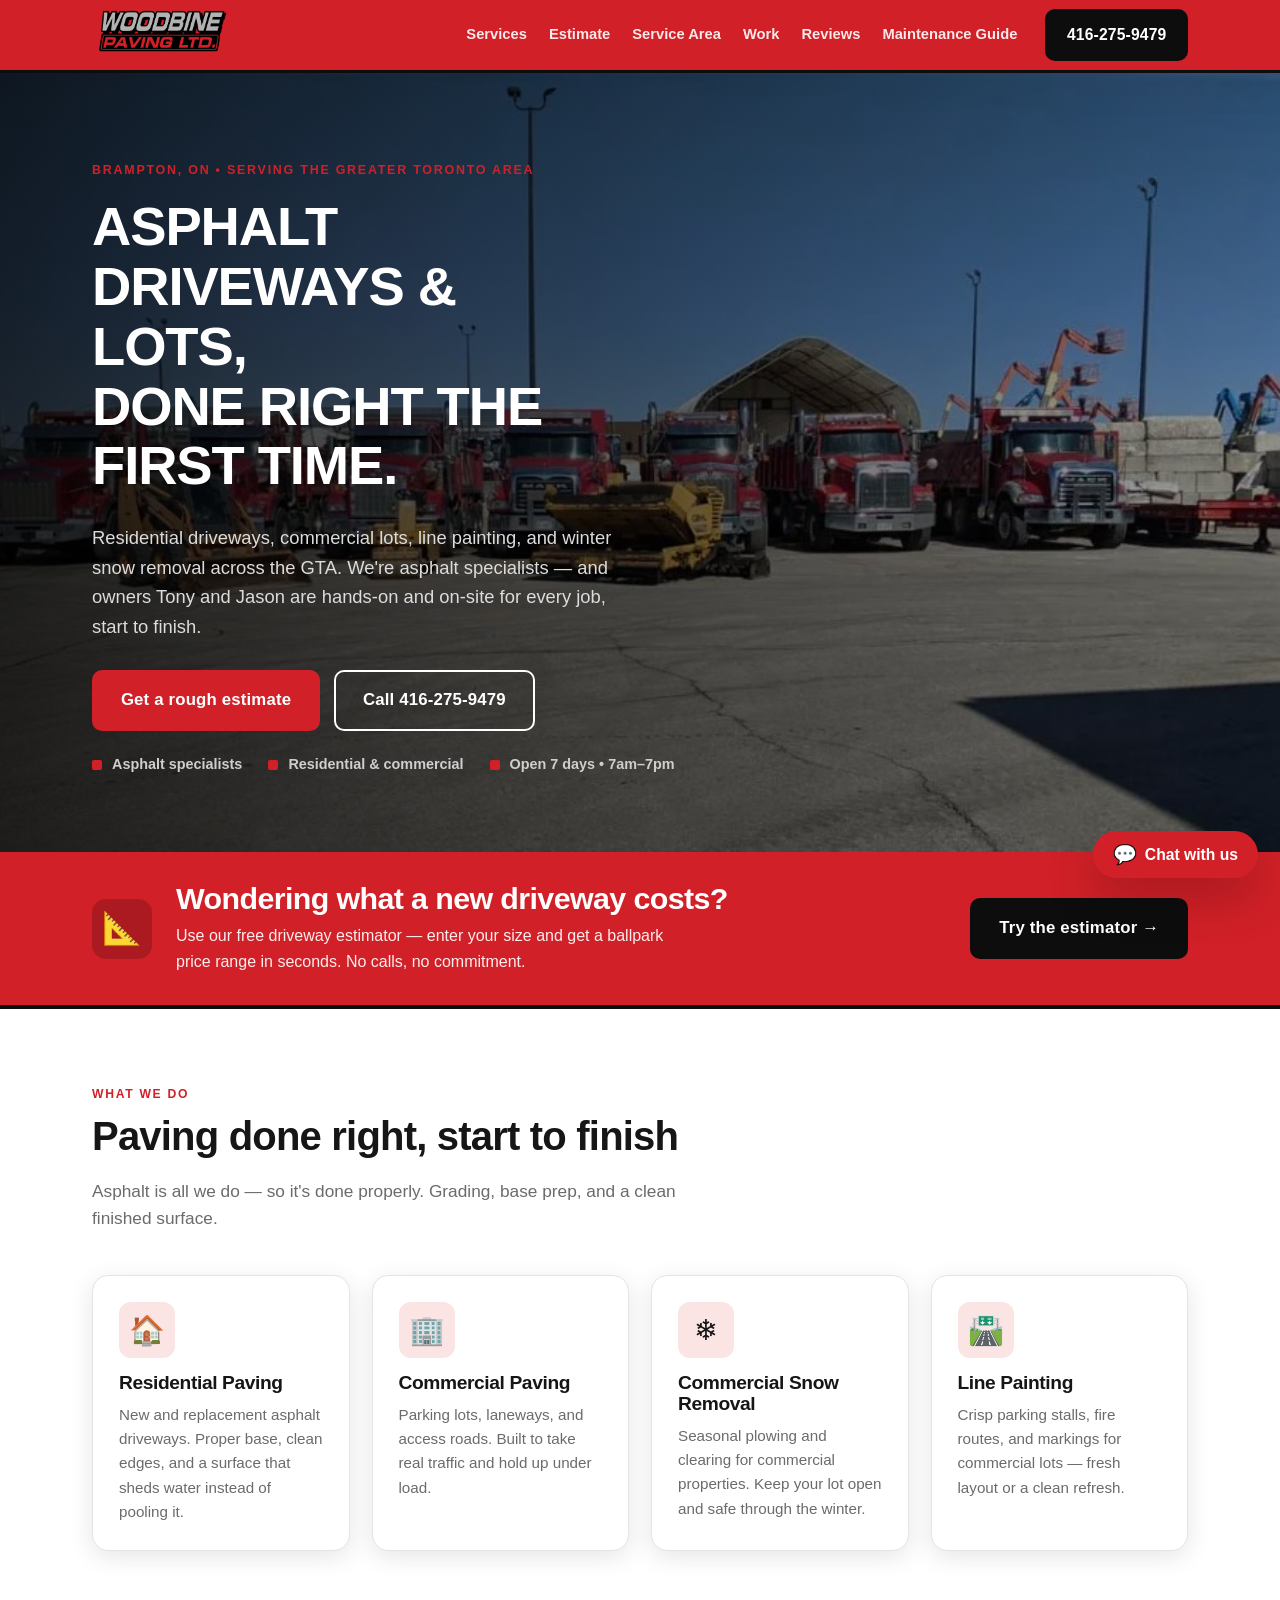
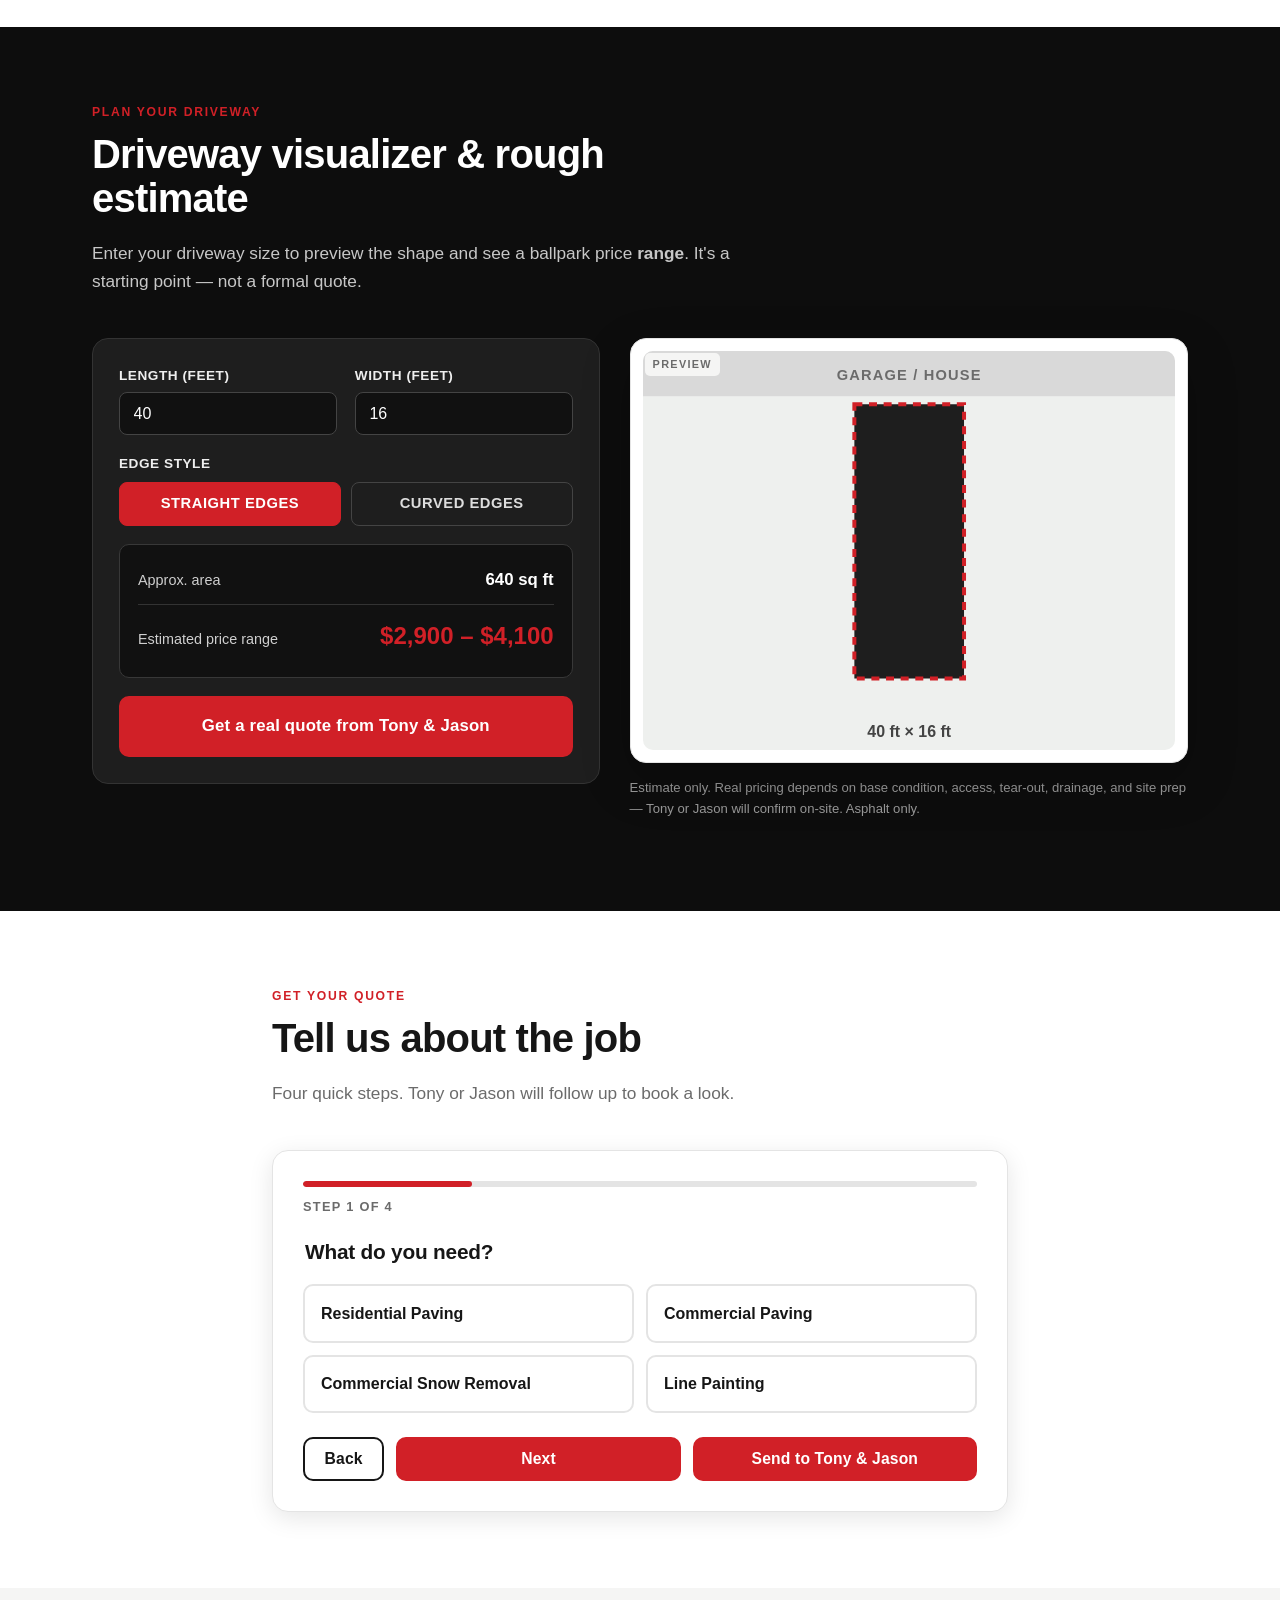
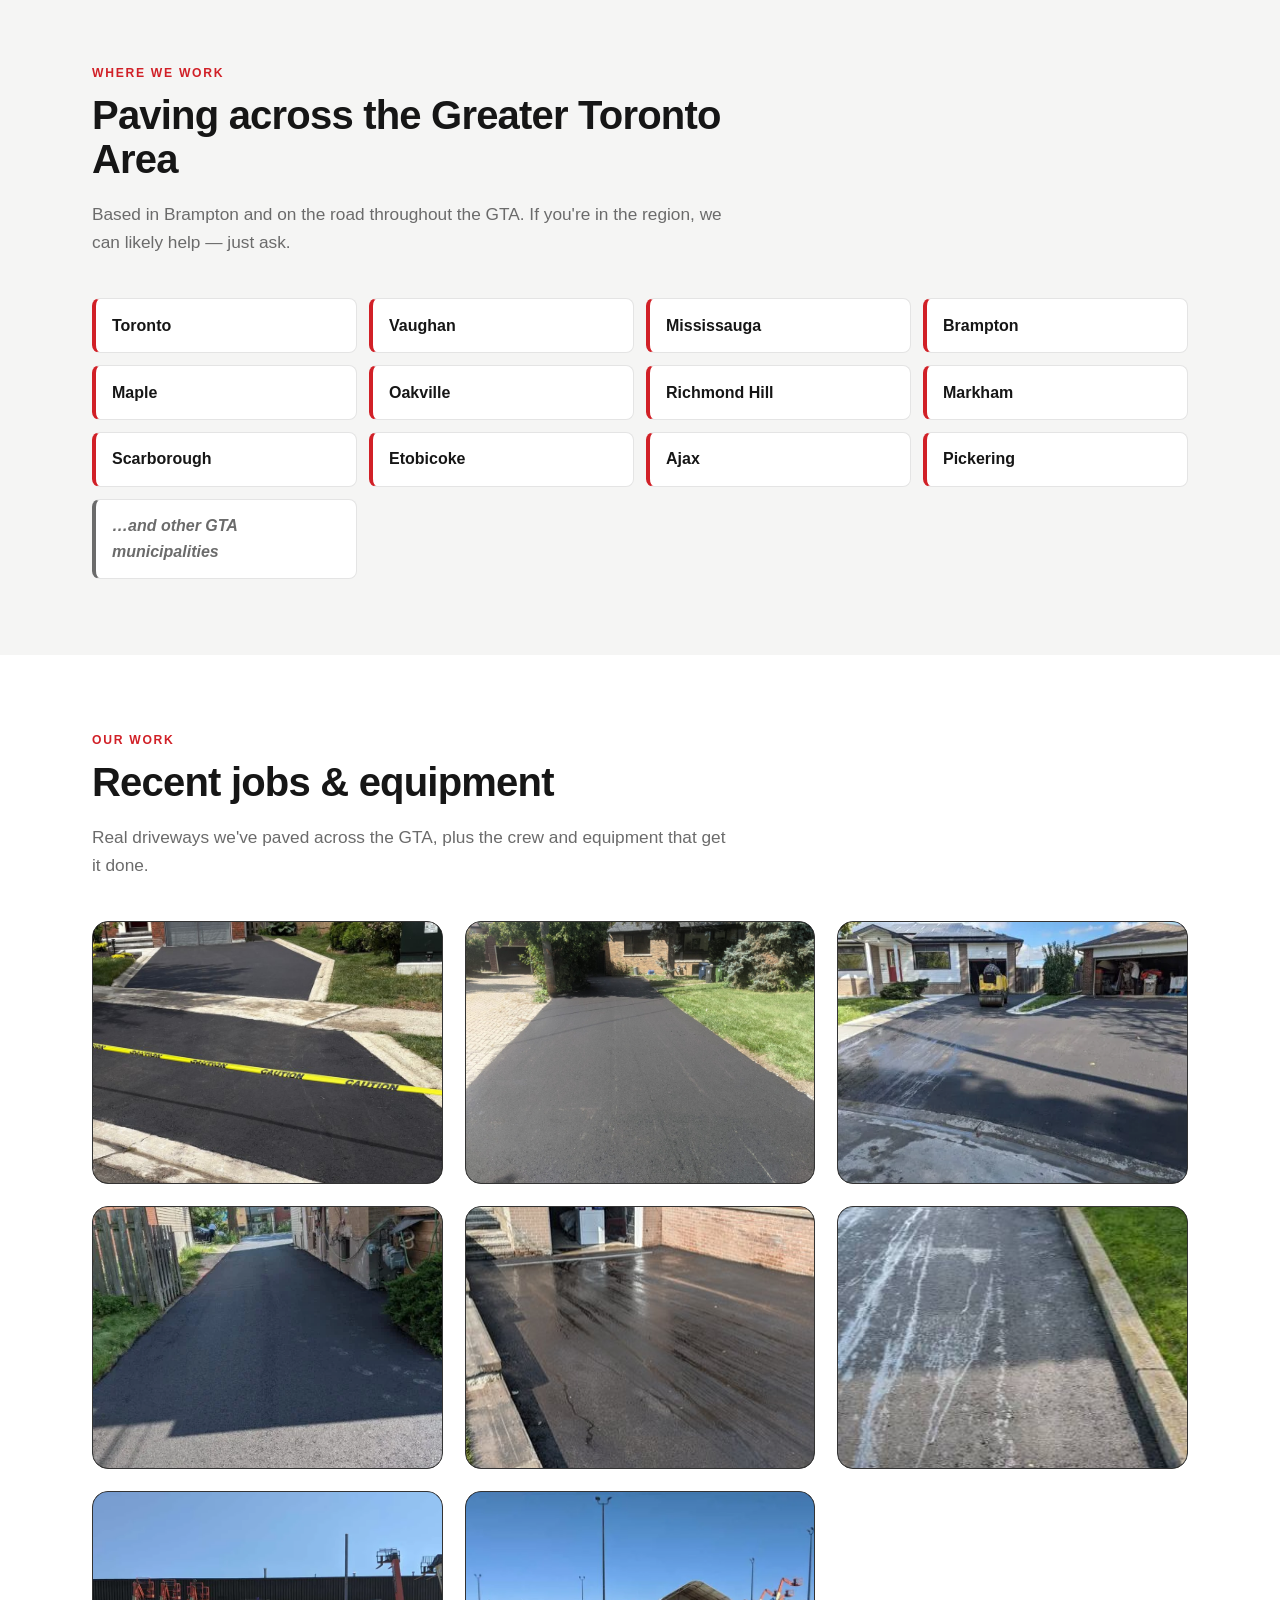
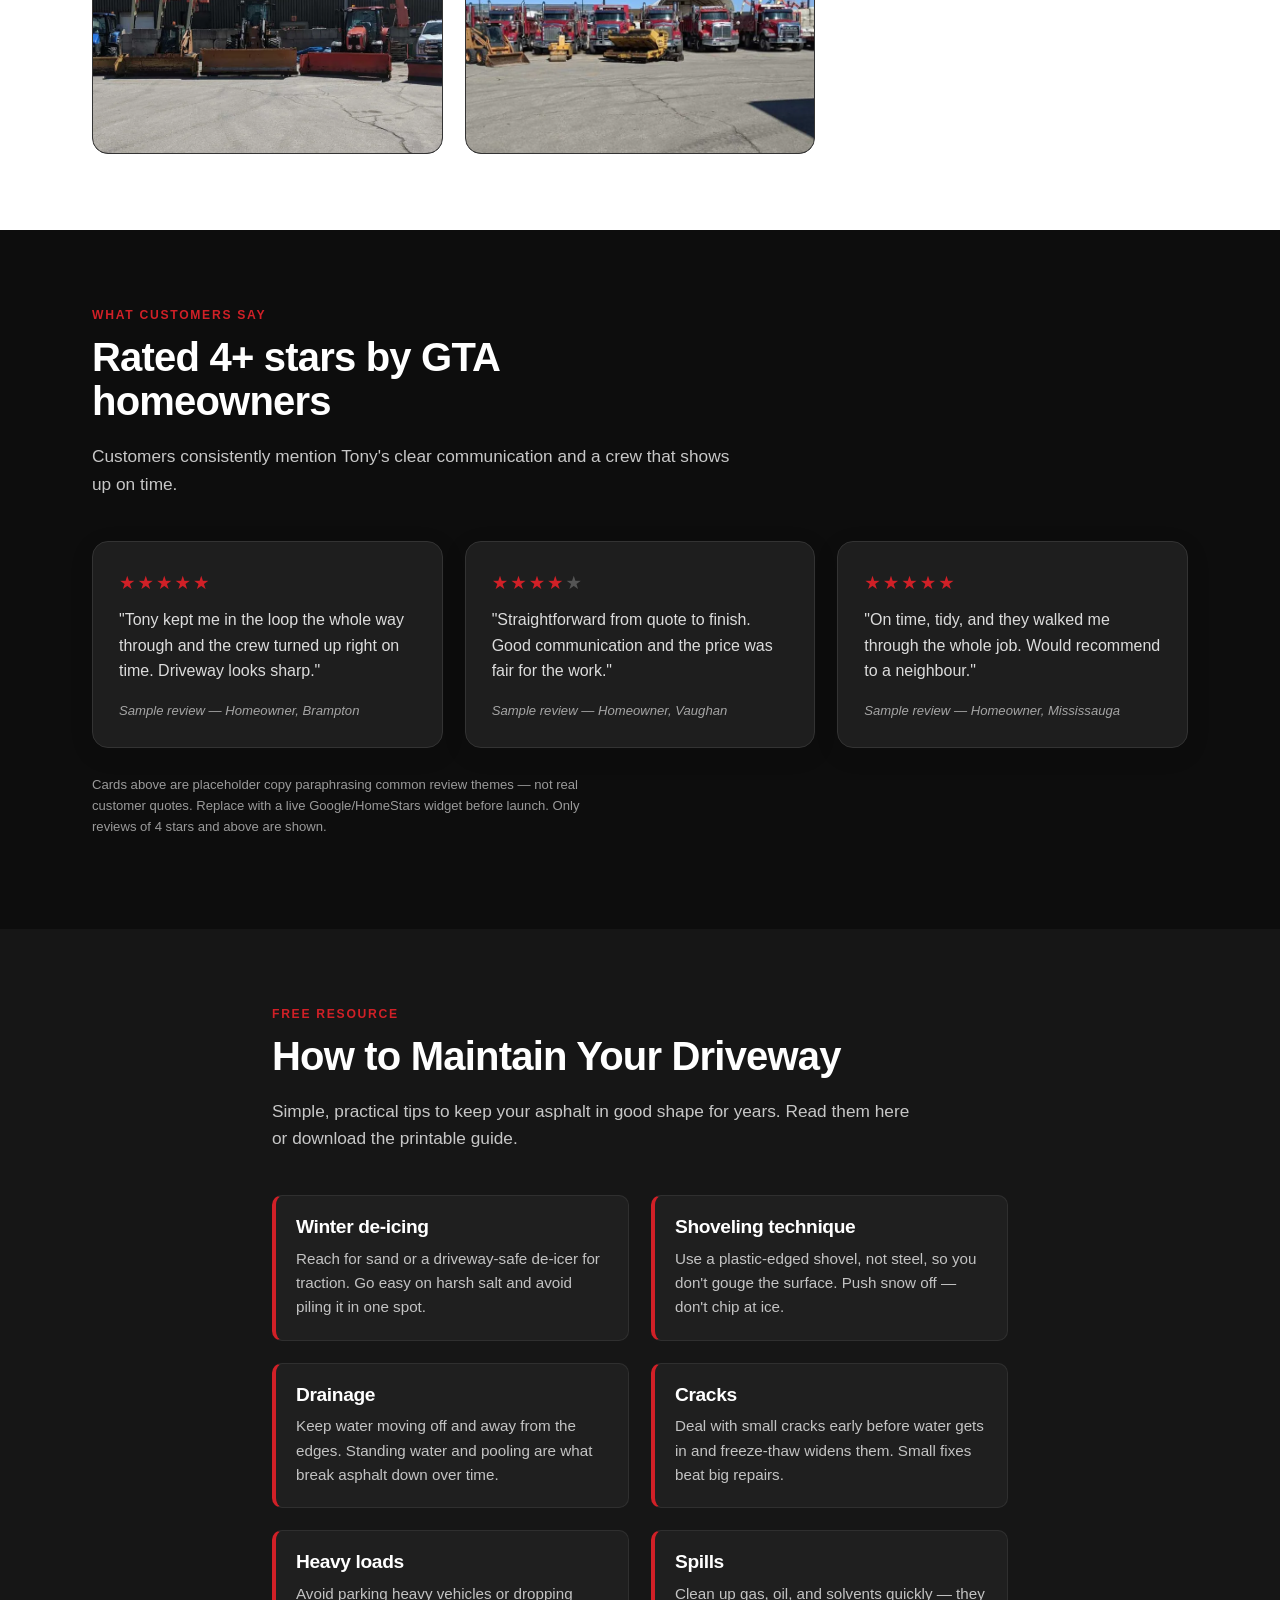
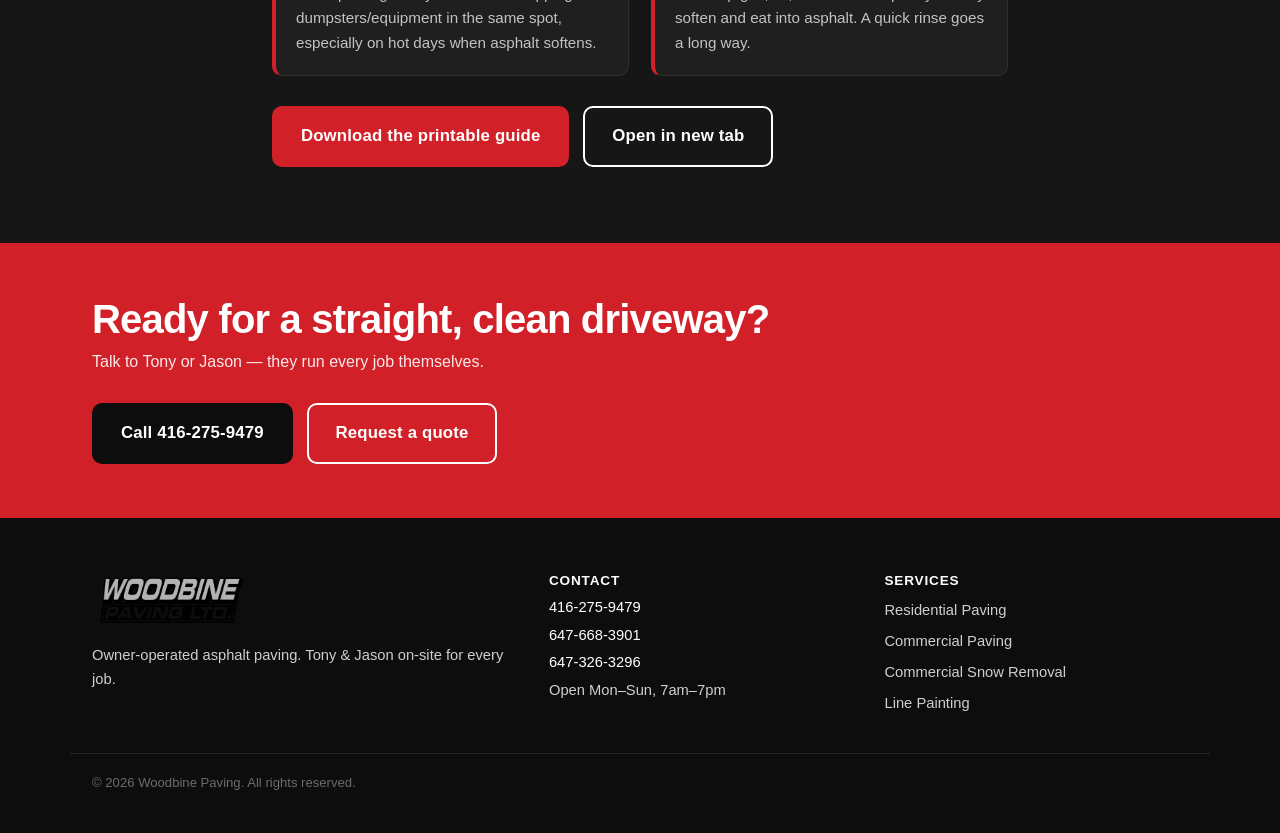
==== index.html @ 46901c6e "Inflate estimator for overhead; make chatbot bland and rate-free - Estimator: add flat $1000-$1500 (" ====
<!DOCTYPE html>
<html lang="en">
<head>
  <meta charset="UTF-8" />
  <meta name="viewport" content="width=device-width, initial-scale=1.0" />
  <title>Woodbine Paving | Asphalt Driveway &amp; Commercial Paving — GTA</title>
  <meta name="description" content="Woodbine Paving — residential and commercial asphalt paving, line painting, and commercial snow removal across the Greater Toronto Area. Owner-operated by Tony &amp; Jason. Call 416-275-9479." />
  <link rel="preconnect" href="https://fonts.googleapis.com" />
  <link rel="stylesheet" href="styles.css" />
</head>
<body>
  <!-- ============ HEADER ============ -->
  <header class="site-header" id="top">
    <div class="container header-inner">
      <a href="#top" class="brand" aria-label="Woodbine Paving home">
        <!-- Drop images/logo.png to replace the text fallback automatically -->
        <span class="brand-logo placeholder-logo" role="img" aria-label="Woodbine Paving logo">
          <img src="images/logo.png" alt="Woodbine Paving" class="brand-logo-img"
               onload="this.closest('.brand-logo').classList.add('has-img')" onerror="this.remove()" />
          <span class="brand-mark">WP</span>
          <span class="brand-text">Woodbine&nbsp;Paving</span>
        </span>
      </a>

      <nav class="main-nav" aria-label="Primary">
        <a href="#services">Services</a>
        <a href="#estimator">Estimate</a>
        <a href="#areas">Service Area</a>
        <a href="#gallery">Work</a>
        <a href="#reviews">Reviews</a>
        <a href="#maintenance">Maintenance Guide</a>
      </nav>

      <a href="tel:+14162759479" class="btn btn-red header-call">
        <span class="call-label">Call</span> 416-275-9479
      </a>
    </div>
  </header>

  <!-- ============ HERO ============ -->
  <section class="hero">
    <!-- Drop images/hero.jpg to replace the placeholder background automatically -->
    <div class="hero-media placeholder-media" aria-hidden="true">
      <img src="images/hero.webp" alt="" class="media-img"
           onload="this.parentElement.classList.add('has-img')" onerror="this.remove()" />
      <span class="placeholder-tag">HERO PHOTO — 1600&times;900 (freshly paved driveway)</span>
    </div>
    <div class="container hero-content">
      <p class="eyebrow">Brampton, ON &bull; Serving the Greater Toronto Area</p>
      <h1>Asphalt driveways &amp; lots,<br />done right the first time.</h1>
      <p class="hero-sub">
        Residential driveways, commercial lots, line painting, and winter snow removal
        across the GTA. We're asphalt specialists — and owners Tony and Jason are
        hands-on and on-site for every job, start to finish.
      </p>
      <div class="hero-actions">
        <a href="#estimator" class="btn btn-red btn-lg">Get a rough estimate</a>
        <a href="tel:+14162759479" class="btn btn-ghost btn-lg">Call 416-275-9479</a>
      </div>
      <ul class="hero-trust">
        <li>Asphalt specialists</li>
        <li>Residential &amp; commercial</li>
        <li>Open 7 days &bull; 7am–7pm</li>
      </ul>
    </div>
  </section>

  <!-- ============ ESTIMATOR TEASER (funnels to #estimator) ============ -->
  <section class="estimate-teaser">
    <div class="container teaser-inner">
      <div class="teaser-icon" aria-hidden="true">📐</div>
      <div class="teaser-text">
        <h2>Wondering what a new driveway costs?</h2>
        <p>Use our free driveway estimator — enter your size and get a ballpark price range in seconds. No calls, no commitment.</p>
      </div>
      <a href="#estimator" class="btn btn-lg teaser-btn">Try the estimator &rarr;</a>
    </div>
  </section>

  <!-- ============ SERVICES ============ -->
  <section class="section" id="services">
    <div class="container">
      <header class="section-head">
        <p class="kicker">What we do</p>
        <h2>Paving done right, start to finish</h2>
        <p class="section-lede">Asphalt is all we do — so it's done properly. Grading, base prep, and a clean finished surface.</p>
      </header>

      <div class="grid grid-4 services-grid">
        <article class="card service-card">
          <div class="service-icon" aria-hidden="true">🏠</div>
          <h3>Residential Paving</h3>
          <p>New and replacement asphalt driveways. Proper base, clean edges, and a surface that sheds water instead of pooling it.</p>
        </article>
        <article class="card service-card">
          <div class="service-icon" aria-hidden="true">🏢</div>
          <h3>Commercial Paving</h3>
          <p>Parking lots, laneways, and access roads. Built to take real traffic and hold up under load.</p>
        </article>
        <article class="card service-card">
          <div class="service-icon" aria-hidden="true">❄️</div>
          <h3>Commercial Snow Removal</h3>
          <p>Seasonal plowing and clearing for commercial properties. Keep your lot open and safe through the winter.</p>
        </article>
        <article class="card service-card">
          <div class="service-icon" aria-hidden="true">🛣️</div>
          <h3>Line Painting</h3>
          <p>Crisp parking stalls, fire routes, and markings for commercial lots — fresh layout or a clean refresh.</p>
        </article>
      </div>
    </div>
  </section>

  <!-- ============ DRIVEWAY VISUALIZER / ESTIMATOR ============ -->
  <section class="section section-dark" id="estimator">
    <div class="container">
      <header class="section-head">
        <p class="kicker kicker-light">Plan your driveway</p>
        <h2>Driveway visualizer &amp; rough estimate</h2>
        <p class="section-lede">Enter your driveway size to preview the shape and see a ballpark price <strong>range</strong>. It's a starting point — not a formal quote.</p>
      </header>

      <div class="estimator">
        <form class="estimator-controls" id="estimatorForm" aria-label="Driveway estimator">
          <div class="field">
            <label for="lengthInput">Length (feet)</label>
            <input type="number" id="lengthInput" min="5" max="200" step="1" value="40" inputmode="numeric" />
          </div>
          <div class="field">
            <label for="widthInput">Width (feet)</label>
            <input type="number" id="widthInput" min="5" max="100" step="1" value="16" inputmode="numeric" />
          </div>

          <fieldset class="field field-full">
            <legend>Edge style</legend>
            <div class="segmented">
              <label class="seg-option">
                <input type="radio" name="edge" value="straight" checked />
                <span>Straight edges</span>
              </label>
              <label class="seg-option">
                <input type="radio" name="edge" value="curved" />
                <span>Curved edges</span>
              </label>
            </div>
          </fieldset>

          <div class="estimator-readout">
            <div class="readout-row">
              <span>Approx. area</span>
              <strong id="areaOut">640 sq ft</strong>
            </div>
            <div class="readout-row readout-price">
              <span>Estimated price range</span>
              <strong id="priceOut">$2,900 – $4,100</strong>
            </div>
          </div>

          <a href="#lead" class="btn btn-red btn-lg btn-block" id="estToLead">Get a real quote from Tony &amp; Jason</a>
        </form>

        <div class="estimator-preview">
          <div class="preview-frame">
            <span class="preview-label">Preview</span>
            <svg id="drivewaySvg" viewBox="0 0 400 300" role="img" aria-label="Driveway shape preview" preserveAspectRatio="xMidYMid meet">
              <!-- ground -->
              <rect x="0" y="0" width="400" height="300" class="svg-ground" />
              <!-- house edge -->
              <rect x="0" y="0" width="400" height="34" class="svg-house" />
              <text x="200" y="22" text-anchor="middle" class="svg-house-text">GARAGE / HOUSE</text>
              <!-- driveway shape injected/updated by JS -->
              <path id="drivewayPath" class="svg-driveway" d="" />
              <text id="dimLabel" x="200" y="290" text-anchor="middle" class="svg-dim"></text>
            </svg>
          </div>
          <p class="disclaimer">
            Estimate only. Real pricing depends on base condition, access, tear-out, drainage, and site prep —
            Tony or Jason will confirm on-site. Asphalt only.
          </p>
        </div>
      </div>
    </div>
  </section>

  <!-- ============ MULTI-STEP LEAD FORM ============ -->
  <section class="section" id="lead">
    <div class="container narrow">
      <header class="section-head">
        <p class="kicker">Get your quote</p>
        <h2>Tell us about the job</h2>
        <p class="section-lede">Four quick steps. Tony or Jason will follow up to book a look.</p>
      </header>

      <div class="card lead-card">
        <div class="lead-progress" aria-hidden="true">
          <div class="lead-progress-bar" id="leadProgressBar"></div>
        </div>
        <p class="lead-step-count">Step <span id="stepNum">1</span> of 4</p>

        <form id="leadForm" novalidate>
          <!-- Step 1: service -->
          <fieldset class="lead-step is-active" data-step="1">
            <legend>What do you need?</legend>
            <div class="choice-grid">
              <label class="choice"><input type="radio" name="service" value="Residential Paving" required /><span>Residential Paving</span></label>
              <label class="choice"><input type="radio" name="service" value="Commercial Paving" /><span>Commercial Paving</span></label>
              <label class="choice"><input type="radio" name="service" value="Commercial Snow Removal" /><span>Commercial Snow Removal</span></label>
              <label class="choice"><input type="radio" name="service" value="Line Painting" /><span>Line Painting</span></label>
            </div>
          </fieldset>

          <!-- Step 2: size -->
          <fieldset class="lead-step" data-step="2">
            <legend>Roughly how big?</legend>
            <div class="choice-grid">
              <label class="choice"><input type="radio" name="size" value="Small (1–2 cars)" required /><span>Small — 1–2 cars</span></label>
              <label class="choice"><input type="radio" name="size" value="Medium (3–4 cars)" /><span>Medium — 3–4 cars</span></label>
              <label class="choice"><input type="radio" name="size" value="Large / long driveway" /><span>Large / long driveway</span></label>
              <label class="choice"><input type="radio" name="size" value="Commercial lot" /><span>Commercial lot</span></label>
            </div>
            <p class="field-hint">Not sure? Use the <a href="#estimator">estimator</a> above for a size reference.</p>
          </fieldset>

          <!-- Step 3: timeline -->
          <fieldset class="lead-step" data-step="3">
            <legend>When are you thinking?</legend>
            <div class="choice-grid">
              <label class="choice"><input type="radio" name="timeline" value="As soon as possible" required /><span>As soon as possible</span></label>
              <label class="choice"><input type="radio" name="timeline" value="Within a month or two" /><span>Within a month or two</span></label>
              <label class="choice"><input type="radio" name="timeline" value="This season" /><span>Sometime this season</span></label>
              <label class="choice"><input type="radio" name="timeline" value="Just getting prices" /><span>Just getting prices</span></label>
            </div>
          </fieldset>

          <!-- Step 4: contact -->
          <fieldset class="lead-step" data-step="4">
            <legend>Where do we reach you?</legend>
            <div class="field">
              <label for="leadName">Name</label>
              <input type="text" id="leadName" name="name" autocomplete="name" required />
            </div>
            <div class="field">
              <label for="leadPhone">Phone</label>
              <input type="tel" id="leadPhone" name="phone" autocomplete="tel" required />
            </div>
            <div class="field">
              <label for="leadEmail">Email <span class="opt">(optional)</span></label>
              <input type="email" id="leadEmail" name="email" autocomplete="email" />
            </div>
            <div class="field">
              <label for="leadCity">City / area</label>
              <input type="text" id="leadCity" name="city" placeholder="e.g. Brampton, Vaughan, Scarborough…" autocomplete="address-level2" required />
            </div>
            <div class="field">
              <label for="leadNotes">Anything else? <span class="opt">(optional)</span></label>
              <textarea id="leadNotes" name="notes" rows="3"></textarea>
            </div>
          </fieldset>

          <div class="lead-nav">
            <button type="button" class="btn btn-ghost" id="leadBack" hidden>Back</button>
            <button type="button" class="btn btn-red" id="leadNext">Next</button>
            <button type="submit" class="btn btn-red" id="leadSubmit" hidden>Send to Tony &amp; Jason</button>
          </div>
        </form>

        <div class="lead-success" id="leadSuccess" hidden>
          <div class="success-check" aria-hidden="true">✓</div>
          <h3>Got it — thanks!</h3>
          <p id="leadSuccessMsg">We'll be in touch shortly. Need us sooner? Call <a href="tel:+14162759479">416-275-9479</a>.</p>
          <p class="note-inline">Note: this demo form doesn't send anywhere yet — connect it to your email/CRM or a form backend before launch.</p>
        </div>
      </div>
    </div>
  </section>

  <!-- ============ SERVICE AREA (UNIFIED GTA) ============ -->
  <section class="section section-muted" id="areas">
    <div class="container">
      <header class="section-head">
        <p class="kicker">Where we work</p>
        <h2>Paving across the Greater Toronto Area</h2>
        <p class="section-lede">Based in Brampton and on the road throughout the GTA. If you're in the region, we can likely help — just ask.</p>
      </header>

      <ul class="area-list">
        <li>Toronto</li>
        <li>Vaughan</li>
        <li>Mississauga</li>
        <li>Brampton</li>
        <li>Maple</li>
        <li>Oakville</li>
        <li>Richmond Hill</li>
        <li>Markham</li>
        <li>Scarborough</li>
        <li>Etobicoke</li>
        <li>Ajax</li>
        <li>Pickering</li>
        <li class="area-more">…and other GTA municipalities</li>
      </ul>
    </div>
  </section>

  <!-- ============ GALLERY ============ -->
  <section class="section" id="gallery">
    <div class="container">
      <header class="section-head">
        <p class="kicker">Our work</p>
        <h2>Recent jobs &amp; equipment</h2>
        <p class="section-lede">Real driveways we've paved across the GTA, plus the crew and equipment that get it done.</p>
      </header>

      <div class="grid gallery-grid">
        <figure class="placeholder-media gallery-item">
          <img src="images/gallery-1.jpg" alt="Finished residential asphalt driveway with fresh edges" class="media-img" onload="this.closest('.gallery-item').classList.add('has-img')" onerror="this.remove()" />
          <span class="placeholder-tag">DRIVEWAY PHOTO 1 — 800&times;600</span>
        </figure>
        <figure class="placeholder-media gallery-item">
          <img src="images/gallery-2.jpg" alt="Newly paved asphalt driveway" class="media-img" onload="this.closest('.gallery-item').classList.add('has-img')" onerror="this.remove()" />
          <span class="placeholder-tag">DRIVEWAY PHOTO 2 — 800&times;600</span>
        </figure>
        <figure class="placeholder-media gallery-item">
          <img src="images/gallery-3.webp" alt="Finished driveway compacted with a roller" class="media-img" onload="this.closest('.gallery-item').classList.add('has-img')" onerror="this.remove()" />
          <span class="placeholder-tag">DRIVEWAY PHOTO 3 — 800&times;600</span>
        </figure>
        <figure class="placeholder-media gallery-item">
          <img src="images/gallery-4.webp" alt="Freshly paved asphalt laneway between houses" class="media-img" onload="this.closest('.gallery-item').classList.add('has-img')" onerror="this.remove()" />
          <span class="placeholder-tag">LANEWAY — 800&times;600</span>
        </figure>
        <figure class="placeholder-media gallery-item">
          <img src="images/gallery-5.jpg" alt="Resurfaced asphalt driveway" class="media-img" onload="this.closest('.gallery-item').classList.add('has-img')" onerror="this.remove()" />
          <span class="placeholder-tag">DRIVEWAY PHOTO 4 — 800&times;600</span>
        </figure>
        <figure class="placeholder-media gallery-item">
          <img src="images/gallery-6.jpeg" alt="Finished asphalt driveway alongside a home" class="media-img" onload="this.closest('.gallery-item').classList.add('has-img')" onerror="this.remove()" />
          <span class="placeholder-tag">DRIVEWAY PHOTO 5 — 800&times;600</span>
        </figure>
        <figure class="placeholder-media gallery-item">
          <img src="images/gallery-7.webp" alt="Fleet of tractors and plows for commercial snow removal" class="media-img" onload="this.closest('.gallery-item').classList.add('has-img')" onerror="this.remove()" />
          <span class="placeholder-tag">SNOW EQUIPMENT — 800&times;600</span>
        </figure>
        <figure class="placeholder-media gallery-item">
          <img src="images/gallery-8.webp" alt="Woodbine Paving trucks and paving equipment" class="media-img" onload="this.closest('.gallery-item').classList.add('has-img')" onerror="this.remove()" />
          <span class="placeholder-tag">PAVING EQUIPMENT — 800&times;600</span>
        </figure>
      </div>
    </div>
  </section>

  <!-- ============ REVIEWS ============ -->
  <section class="section section-dark" id="reviews">
    <div class="container">
      <header class="section-head">
        <p class="kicker kicker-light">What customers say</p>
        <h2>Rated 4+ stars by GTA homeowners</h2>
        <p class="section-lede">Customers consistently mention Tony's clear communication and a crew that shows up on time.</p>
      </header>

      <!-- LIVE REVIEWS RECOMMENDED:
           Swap these paraphrased placeholder cards for a live Google Reviews / HomeStars
           widget so real, current reviews display automatically (and stay first-party).
           Only 4-star-and-up reviews should be surfaced here. -->
      <div class="grid grid-3 reviews-grid">
        <article class="card review-card">
          <div class="stars" aria-label="5 out of 5 stars">★★★★★</div>
          <p>"Tony kept me in the loop the whole way through and the crew turned up right on time. Driveway looks sharp."</p>
          <p class="review-by">Sample review — Homeowner, Brampton</p>
        </article>
        <article class="card review-card">
          <div class="stars" aria-label="4 out of 5 stars">★★★★<span class="star-dim">★</span></div>
          <p>"Straightforward from quote to finish. Good communication and the price was fair for the work."</p>
          <p class="review-by">Sample review — Homeowner, Vaughan</p>
        </article>
        <article class="card review-card">
          <div class="stars" aria-label="5 out of 5 stars">★★★★★</div>
          <p>"On time, tidy, and they walked me through the whole job. Would recommend to a neighbour."</p>
          <p class="review-by">Sample review — Homeowner, Mississauga</p>
        </article>
      </div>
      <p class="reviews-note">Cards above are placeholder copy paraphrasing common review themes — not real customer quotes. Replace with a live Google/HomeStars widget before launch. Only reviews of 4 stars and above are shown.</p>
    </div>
  </section>

  <!-- ============ MAINTENANCE GUIDE (DOWNLOADABLE, SEPARATE) ============ -->
  <section class="section section-guide" id="maintenance">
    <div class="container narrow">
      <header class="section-head">
        <p class="kicker">Free resource</p>
        <h2>How to Maintain Your Driveway</h2>
        <p class="section-lede">Simple, practical tips to keep your asphalt in good shape for years. Read them here or download the printable guide.</p>
      </header>

      <div class="grid grid-2 guide-grid">
        <div class="guide-tip"><h3>Winter de-icing</h3><p>Reach for sand or a driveway-safe de-icer for traction. Go easy on harsh salt and avoid piling it in one spot.</p></div>
        <div class="guide-tip"><h3>Shoveling technique</h3><p>Use a plastic-edged shovel, not steel, so you don't gouge the surface. Push snow off — don't chip at ice.</p></div>
        <div class="guide-tip"><h3>Drainage</h3><p>Keep water moving off and away from the edges. Standing water and pooling are what break asphalt down over time.</p></div>
        <div class="guide-tip"><h3>Cracks</h3><p>Deal with small cracks early before water gets in and freeze-thaw widens them. Small fixes beat big repairs.</p></div>
        <div class="guide-tip"><h3>Heavy loads</h3><p>Avoid parking heavy vehicles or dropping dumpsters/equipment in the same spot, especially on hot days when asphalt softens.</p></div>
        <div class="guide-tip"><h3>Spills</h3><p>Clean up gas, oil, and solvents quickly — they soften and eat into asphalt. A quick rinse goes a long way.</p></div>
      </div>

      <div class="guide-download">
        <a href="driveway-maintenance-guide.html" download class="btn btn-red btn-lg" id="downloadGuide">Download the printable guide</a>
        <a href="driveway-maintenance-guide.html" target="_blank" rel="noopener" class="btn btn-ghost btn-lg">Open in new tab</a>
      </div>
    </div>
  </section>

  <!-- ============ CTA STRIP ============ -->
  <section class="cta-strip">
    <div class="container cta-inner">
      <div>
        <h2>Ready for a straight, clean driveway?</h2>
        <p>Talk to Tony or Jason — they run every job themselves.</p>
      </div>
      <div class="cta-actions">
        <a href="tel:+14162759479" class="btn btn-red btn-lg">Call 416-275-9479</a>
        <a href="#lead" class="btn btn-ghost btn-lg">Request a quote</a>
      </div>
    </div>
  </section>

  <!-- ============ FOOTER ============ -->
  <footer class="site-footer">
    <div class="container footer-inner">
      <div class="footer-col">
        <span class="brand-logo placeholder-logo footer-logo">
          <img src="images/logo.png" alt="Woodbine Paving" class="brand-logo-img"
               onload="this.closest('.brand-logo').classList.add('has-img')" onerror="this.remove()" />
          <span class="brand-mark">WP</span>
          <span class="brand-text">Woodbine&nbsp;Paving</span>
        </span>
        <p>Owner-operated asphalt paving. Tony &amp; Jason on-site for every job.</p>
      </div>
      <div class="footer-col">
        <h4>Contact</h4>
        <p><a href="tel:+14162759479">416-275-9479</a></p>
        <p><a href="tel:+16476683901">647-668-3901</a></p>
        <p><a href="tel:+16473263296">647-326-3296</a></p>
        <p>Open Mon–Sun, 7am–7pm</p>
      </div>
      <div class="footer-col">
        <h4>Services</h4>
        <ul class="footer-links">
          <li>Residential Paving</li>
          <li>Commercial Paving</li>
          <li>Commercial Snow Removal</li>
          <li>Line Painting</li>
        </ul>
      </div>
    </div>
    <div class="container footer-bottom">
      <p>&copy; <span id="year"></span> Woodbine Paving. All rights reserved.</p>
    </div>
  </footer>

  <!-- ============ LIVE CHAT WIDGET (MOCK) ============ -->
  <div class="chat-widget" id="chatWidget">
    <button class="chat-toggle" id="chatToggle" aria-expanded="false" aria-controls="chatPanel">
      <span class="chat-toggle-icon" aria-hidden="true">💬</span>
      <span class="chat-toggle-label">Chat with us</span>
    </button>

    <section class="chat-panel" id="chatPanel" hidden aria-label="Woodbine Paving assistant">
      <header class="chat-head">
        <div>
          <strong>Woodbine Assistant</strong>
          <span class="chat-status"><span class="chat-dot" aria-hidden="true"></span> Automated &bull; instant answers</span>
        </div>
        <button class="chat-close" id="chatClose" aria-label="Close chat">&times;</button>
      </header>
      <div class="chat-body" id="chatBody">
        <div class="chat-msg chat-in">Hi! 👋 I'm the Woodbine Paving assistant. Ask me about services, service area, pricing, or hours — or tap a question below.</div>
      </div>
      <div class="chat-quick" id="chatQuick">
        <button type="button" class="chat-chip">What do you charge?</button>
        <button type="button" class="chat-chip">Do you serve my area?</button>
        <button type="button" class="chat-chip">What services do you offer?</button>
        <button type="button" class="chat-chip">What are your hours?</button>
      </div>
      <form class="chat-form" id="chatForm">
        <input type="text" id="chatInput" placeholder="Type your question…" autocomplete="off" aria-label="Your message" />
        <button type="submit" class="btn btn-red">Send</button>
      </form>
      <p class="chat-demo-note">Demo chatbot — answers common questions automatically. Connect an AI chatbot backend (e.g. Tidio, Intercom, or a custom bot) before launch.</p>
    </section>
  </div>

  <script src="script.js"></script>
</body>
</html>
---- styles.css ----
/* ============================================================
   Woodbine Paving — single-page site
   Palette: black / white / red. Tone: contractor, slick.
   ============================================================ */

:root {
  --black: #0d0d0d;
  --ink: #161616;
  --charcoal: #1e1e1e;
  --slate: #2a2a2a;
  --line: #e4e4e4;
  --line-dark: #333;
  --muted: #6b6b6b;
  --muted-light: #a5a5a5;
  --white: #ffffff;
  --off: #f5f5f4;
  --red: #d12027;
  --red-dark: #a8161c;
  --red-soft: rgba(209, 32, 39, 0.12);
  --radius: 10px;
  --radius-lg: 16px;
  --shadow: 0 6px 24px rgba(0, 0, 0, 0.10);
  --shadow-lg: 0 18px 50px rgba(0, 0, 0, 0.22);
  --container: 1140px;
  --ff: "Helvetica Neue", Arial, "Segoe UI", system-ui, sans-serif;
}

* { box-sizing: border-box; }

html { scroll-behavior: smooth; }

body {
  margin: 0;
  font-family: var(--ff);
  color: var(--ink);
  background: var(--white);
  line-height: 1.6;
  -webkit-font-smoothing: antialiased;
}

h1, h2, h3, h4 {
  line-height: 1.1;
  margin: 0 0 0.5em;
  letter-spacing: -0.02em;
  font-weight: 800;
}

h1 { font-size: clamp(2rem, 5vw, 3.4rem); text-transform: uppercase; }
h2 { font-size: clamp(1.6rem, 3.4vw, 2.5rem); }
h3 { font-size: 1.2rem; }

p { margin: 0 0 1rem; }

a { color: inherit; }

img { max-width: 100%; display: block; }

.container {
  width: 100%;
  max-width: var(--container);
  margin: 0 auto;
  padding: 0 22px;
}
.container.narrow { max-width: 780px; }

/* ---------- Buttons ---------- */
.btn {
  display: inline-flex;
  align-items: center;
  justify-content: center;
  gap: 0.4em;
  font-weight: 700;
  text-decoration: none;
  border: 2px solid transparent;
  border-radius: var(--radius);
  padding: 0.7em 1.25em;
  cursor: pointer;
  font-size: 0.98rem;
  letter-spacing: 0.01em;
  transition: transform 0.08s ease, background 0.15s ease, color 0.15s ease, border-color 0.15s ease;
  white-space: nowrap;
  font-family: inherit;
}
.btn:active { transform: translateY(1px); }
.btn-lg { padding: 0.9em 1.6em; font-size: 1.05rem; }
.btn-block { width: 100%; }

.btn-red { background: var(--red); color: #fff; border-color: var(--red); }
.btn-red:hover { background: var(--red-dark); border-color: var(--red-dark); }

.btn-ghost { background: transparent; color: inherit; border-color: currentColor; }
.btn-ghost:hover { background: rgba(0, 0, 0, 0.06); }
.section-dark .btn-ghost:hover,
.cta-strip .btn-ghost:hover,
.hero .btn-ghost:hover { background: rgba(255, 255, 255, 0.12); }

/* ---------- Header ---------- */
.site-header {
  position: sticky;
  top: 0;
  z-index: 50;
  background: var(--red);
  color: #fff;
  border-bottom: 3px solid #0d0d0d;
  backdrop-filter: saturate(140%) blur(6px);
}
.header-inner {
  display: flex;
  align-items: center;
  gap: 20px;
  min-height: 70px;
}
.brand { text-decoration: none; color: #fff; }

.placeholder-logo {
  display: inline-flex;
  align-items: center;
  gap: 10px;
}
.brand-mark {
  display: inline-grid;
  place-items: center;
  width: 42px;
  height: 42px;
  background: var(--red);
  color: #fff;
  font-weight: 900;
  border-radius: 8px;
  font-size: 1.05rem;
  letter-spacing: -0.03em;
}
.brand-text {
  font-weight: 900;
  text-transform: uppercase;
  letter-spacing: 0.02em;
  font-size: 1.05rem;
}
/* Real logo drop-in: hide the WP/text fallback once images/logo.png loads */
.brand-logo-img { display: none; max-height: 46px; width: auto; }
.brand-logo.has-img .brand-logo-img { display: block; }
.brand-logo.has-img .brand-mark,
.brand-logo.has-img .brand-text { display: none; }
.footer-logo .brand-logo-img { max-height: 52px; }

.main-nav {
  margin-left: auto;
  display: flex;
  gap: 22px;
  flex-wrap: wrap;
}
.main-nav a {
  color: rgba(255, 255, 255, 0.9);
  text-decoration: none;
  font-weight: 600;
  font-size: 0.92rem;
}
.main-nav a:hover { color: #fff; }

/* Contact button: black so it stands out on the red header */
.header-call { margin-left: 8px; background: #0d0d0d; border-color: #0d0d0d; color: #fff; }
.header-call:hover { background: #000; border-color: #000; }
.header-call .call-label { display: none; }

/* ---------- Hero ---------- */
.hero {
  position: relative;
  background: var(--black);
  color: #fff;
  overflow: hidden;
}
/* Two-class selector so it wins over .placeholder-media's position:relative */
.hero .hero-media {
  position: absolute;
  inset: 0;
  z-index: 0;
  opacity: 0.4;
}
.hero-content {
  position: relative;
  z-index: 1;
  padding: 88px 22px 76px;
}
.eyebrow {
  text-transform: uppercase;
  letter-spacing: 0.14em;
  font-size: 0.78rem;
  font-weight: 700;
  color: var(--red);
  margin-bottom: 1rem;
}
.hero h1 { max-width: 15ch; }
.hero-sub {
  max-width: 52ch;
  font-size: 1.15rem;
  color: #dcdcdc;
  margin-top: 0.5rem;
}
.hero-actions {
  display: flex;
  gap: 14px;
  flex-wrap: wrap;
  margin: 1.8rem 0 1.4rem;
}
.hero-trust {
  list-style: none;
  padding: 0;
  margin: 0;
  display: flex;
  gap: 26px;
  flex-wrap: wrap;
  color: #cfcfcf;
  font-weight: 600;
  font-size: 0.9rem;
}
.hero-trust li { position: relative; padding-left: 20px; }
.hero-trust li::before {
  content: "";
  position: absolute;
  left: 0; top: 50%;
  width: 10px; height: 10px;
  transform: translateY(-50%);
  background: var(--red);
  border-radius: 2px;
}

/* ---------- Placeholder media ---------- */
.placeholder-media {
  position: relative;
  background:
    repeating-linear-gradient(45deg, #1a1a1a 0 12px, #202020 12px 24px);
  display: grid;
  place-items: center;
  color: var(--muted-light);
  min-height: 100%;
}
.placeholder-tag {
  font-size: 0.72rem;
  letter-spacing: 0.12em;
  text-transform: uppercase;
  font-weight: 700;
  border: 1px dashed #555;
  padding: 6px 12px;
  border-radius: 6px;
  background: rgba(0, 0, 0, 0.35);
  text-align: center;
}
/* Real photo drop-in: image covers the slot and hides the placeholder tag */
.media-img {
  display: none;
  position: absolute;
  inset: 0;
  width: 100%;
  height: 100%;
  object-fit: cover;
}
.placeholder-media.has-img .media-img { display: block; }
.placeholder-media.has-img .placeholder-tag { display: none; }
.placeholder-media.has-img { background: #000; }
/* Dark overlay so hero text stays legible over a real photo */
.hero-media.has-img::after {
  content: "";
  position: absolute;
  inset: 0;
  background: linear-gradient(90deg, rgba(0,0,0,0.82) 0%, rgba(0,0,0,0.62) 45%, rgba(0,0,0,0.35) 100%);
}
.hero-media.has-img { opacity: 1; }

/* ---------- Sections ---------- */
.section { padding: 76px 0; }
.section-dark { background: var(--black); color: #fff; }
.section-muted { background: var(--off); }
.section-guide { background: var(--ink); color: #fff; }

.section-head { max-width: 640px; margin-bottom: 42px; }
.section-head.centered { margin-left: auto; margin-right: auto; text-align: center; }
.kicker {
  text-transform: uppercase;
  letter-spacing: 0.14em;
  font-size: 0.76rem;
  font-weight: 800;
  color: var(--red);
  margin-bottom: 0.6rem;
}
.kicker-light { color: var(--red); }
.section-lede { color: var(--muted); font-size: 1.08rem; }
.section-dark .section-lede,
.section-guide .section-lede { color: #c7c7c7; }

/* ---------- Grid helpers ---------- */
.grid { display: grid; gap: 22px; }
.grid-2 { grid-template-columns: repeat(2, 1fr); }
.grid-3 { grid-template-columns: repeat(3, 1fr); }
.grid-4 { grid-template-columns: repeat(4, 1fr); }

.card {
  background: #fff;
  color: var(--ink);
  border: 1px solid var(--line);
  border-radius: var(--radius-lg);
  padding: 26px;
  box-shadow: var(--shadow);
}

/* ---------- Services ---------- */
.service-card { transition: transform 0.12s ease, border-color 0.12s ease; }
.service-card:hover { transform: translateY(-4px); border-color: var(--red); }
.service-icon {
  font-size: 1.8rem;
  width: 56px; height: 56px;
  display: grid; place-items: center;
  background: var(--red-soft);
  border-radius: 12px;
  margin-bottom: 14px;
}
.service-card p { color: var(--muted); margin: 0; font-size: 0.95rem; }

/* ---------- Estimator ---------- */
.estimator {
  display: grid;
  grid-template-columns: 1fr 1.1fr;
  gap: 30px;
  align-items: start;
}
.estimator-controls {
  display: grid;
  grid-template-columns: 1fr 1fr;
  gap: 18px;
  background: var(--charcoal);
  border: 1px solid var(--line-dark);
  padding: 26px;
  border-radius: var(--radius-lg);
}
.field { display: flex; flex-direction: column; gap: 6px; }
.field-full, .estimator-readout, #estToLead { grid-column: 1 / -1; }
.field label, .field legend {
  font-weight: 700;
  font-size: 0.85rem;
  color: #eee;
  text-transform: uppercase;
  letter-spacing: 0.04em;
}
.field input,
.field textarea {
  font-family: inherit;
  font-size: 1rem;
  padding: 0.7em 0.85em;
  border-radius: 8px;
  border: 1px solid #444;
  background: #111;
  color: #fff;
}
.field input:focus,
.field textarea:focus { outline: 2px solid var(--red); border-color: var(--red); }

.field { border: 0; padding: 0; margin: 0; }
fieldset.field { min-width: 0; }
fieldset.field legend { padding: 0; margin-bottom: 8px; }

.segmented { display: flex; gap: 10px; }
.seg-option { flex: 1; }
.seg-option input { position: absolute; opacity: 0; pointer-events: none; }
.seg-option span {
  display: block;
  text-align: center;
  padding: 0.6em;
  border: 1px solid #444;
  border-radius: 8px;
  color: #ddd;
  font-weight: 600;
  cursor: pointer;
  font-size: 0.92rem;
}
.seg-option input:checked + span {
  background: var(--red);
  border-color: var(--red);
  color: #fff;
}
.seg-option input:focus-visible + span { outline: 2px solid #fff; }

.estimator-readout {
  background: #111;
  border: 1px solid #383838;
  border-radius: 10px;
  padding: 16px 18px;
}
.readout-row {
  display: flex;
  justify-content: space-between;
  align-items: baseline;
  padding: 6px 0;
  color: #cfcfcf;
  font-size: 0.9rem;
}
.readout-row strong { color: #fff; font-size: 1.05rem; }
.readout-price { border-top: 1px solid #333; margin-top: 4px; padding-top: 12px; }
.readout-price strong { color: var(--red); font-size: 1.5rem; font-weight: 900; }

.estimator-preview { position: sticky; top: 90px; }
.preview-frame {
  position: relative;
  background: #fff;
  border: 1px solid var(--line);
  border-radius: var(--radius-lg);
  padding: 12px;
  box-shadow: var(--shadow-lg);
}
.preview-label {
  position: absolute;
  top: 14px; left: 14px;
  font-size: 0.68rem;
  text-transform: uppercase;
  letter-spacing: 0.12em;
  font-weight: 800;
  color: var(--muted);
  background: var(--off);
  padding: 3px 8px;
  border-radius: 5px;
  z-index: 2;
}
#drivewaySvg { width: 100%; height: auto; display: block; border-radius: 10px; }
.svg-ground { fill: #eef0ee; }
.svg-house { fill: #d9d9d9; }
.svg-house-text { fill: #6b6b6b; font-size: 11px; font-weight: 700; letter-spacing: 0.08em; font-family: var(--ff); }
.svg-driveway { fill: #1e1e1e; stroke: var(--red); stroke-width: 3; stroke-dasharray: 6 5; }
.svg-dim { fill: #444; font-size: 12px; font-weight: 700; font-family: var(--ff); }
.disclaimer { color: #b9b9b9; font-size: 0.82rem; margin-top: 14px; }
.section-dark .disclaimer { color: #9a9a9a; }

/* ---------- Multi-step lead form ---------- */
.lead-card { padding: 30px; }
.lead-progress {
  height: 6px;
  background: var(--line);
  border-radius: 999px;
  overflow: hidden;
  margin-bottom: 10px;
}
.lead-progress-bar {
  height: 100%;
  width: 25%;
  background: var(--red);
  border-radius: 999px;
  transition: width 0.3s ease;
}
.lead-step-count {
  font-size: 0.8rem;
  text-transform: uppercase;
  letter-spacing: 0.1em;
  font-weight: 700;
  color: var(--muted);
  margin-bottom: 18px;
}
.lead-step { border: 0; padding: 0; margin: 0; display: none; }
.lead-step.is-active { display: block; animation: fade 0.25s ease; }
.lead-step legend {
  font-size: 1.3rem;
  font-weight: 800;
  margin-bottom: 16px;
  letter-spacing: -0.01em;
}
@keyframes fade { from { opacity: 0; transform: translateY(6px); } to { opacity: 1; transform: none; } }

.choice-grid { display: grid; grid-template-columns: 1fr 1fr; gap: 12px; }
.choice input { position: absolute; opacity: 0; pointer-events: none; }
.choice span {
  display: block;
  padding: 0.9em 1em;
  border: 2px solid var(--line);
  border-radius: 10px;
  font-weight: 600;
  cursor: pointer;
  transition: border-color 0.12s ease, background 0.12s ease;
}
.choice span:hover { border-color: var(--muted); }
.choice input:checked + span { border-color: var(--red); background: var(--red-soft); }
.choice input:focus-visible + span { outline: 2px solid var(--red); outline-offset: 2px; }

.lead-card .field { margin-bottom: 14px; }
.lead-card .field label { color: var(--ink); }
.lead-card .field input,
.lead-card .field textarea {
  background: #fff;
  color: var(--ink);
  border: 1px solid var(--line);
}
.lead-card .field input:focus,
.lead-card .field textarea:focus { outline: 2px solid var(--red); border-color: var(--red); }
.opt { color: var(--muted); font-weight: 400; text-transform: none; letter-spacing: 0; }
.field-hint { font-size: 0.85rem; color: var(--muted); margin-top: 10px; }
.field-hint a { color: var(--red); }

.lead-nav { display: flex; gap: 12px; margin-top: 24px; }
.lead-nav .btn { flex: 1; }
#leadBack { flex: 0 0 auto; }

.lead-success { text-align: center; padding: 20px 0; }
.success-check {
  width: 64px; height: 64px;
  margin: 0 auto 16px;
  display: grid; place-items: center;
  background: var(--red);
  color: #fff;
  border-radius: 50%;
  font-size: 2rem;
  font-weight: 900;
}
.note-inline {
  font-size: 0.82rem;
  color: var(--muted);
  background: var(--off);
  border: 1px dashed var(--line);
  border-radius: 8px;
  padding: 10px 14px;
  margin-top: 18px;
}

/* ---------- Service area ---------- */
.area-list {
  list-style: none;
  padding: 0;
  margin: 0;
  display: grid;
  grid-template-columns: repeat(4, 1fr);
  gap: 12px;
}
.area-list li {
  background: #fff;
  border: 1px solid var(--line);
  border-left: 4px solid var(--red);
  border-radius: 8px;
  padding: 0.85em 1em;
  font-weight: 700;
}
.area-list .area-more {
  border-left-color: var(--muted);
  color: var(--muted);
  font-weight: 600;
  font-style: italic;
}

/* ---------- Gallery ---------- */
.gallery-grid {
  grid-template-columns: repeat(3, 1fr);
}
.gallery-item {
  aspect-ratio: 4 / 3;
  border-radius: var(--radius-lg);
  overflow: hidden;
  border: 1px solid var(--line-dark);
  margin: 0;
  position: relative;
}
.gallery-item .media-img { transition: transform 0.4s ease; }
.gallery-item.has-img:hover .media-img { transform: scale(1.05); }

/* ---------- Reviews ---------- */
.review-card { background: var(--charcoal); border-color: var(--line-dark); color: #fff; }
.review-card p { color: #dcdcdc; }
.stars { color: var(--red); font-size: 1.15rem; letter-spacing: 2px; margin-bottom: 10px; }
.star-dim { color: #555; }
.review-by { font-size: 0.82rem; color: var(--muted-light) !important; margin: 8px 0 0; font-style: italic; }
.reviews-note {
  margin-top: 26px;
  font-size: 0.82rem;
  color: #9a9a9a;
  max-width: 70ch;
}

/* ---------- Maintenance guide ---------- */
.guide-tip {
  background: rgba(255, 255, 255, 0.04);
  border: 1px solid #2f2f2f;
  border-left: 4px solid var(--red);
  border-radius: 10px;
  padding: 20px;
}
.guide-tip h3 { color: #fff; }
.guide-tip p { color: #c3c3c3; margin: 0; font-size: 0.95rem; }
.guide-download {
  display: flex;
  gap: 14px;
  flex-wrap: wrap;
  margin-top: 30px;
}

/* ---------- Estimator teaser band ---------- */
.estimate-teaser {
  background: var(--red);
  color: #fff;
  border-bottom: 4px solid #0d0d0d;
}
.teaser-inner {
  display: flex;
  align-items: center;
  gap: 24px;
  padding: 30px 22px;
  flex-wrap: wrap;
}
.teaser-icon {
  font-size: 2rem;
  width: 60px;
  height: 60px;
  flex: 0 0 auto;
  display: grid;
  place-items: center;
  background: rgba(0, 0, 0, 0.18);
  border-radius: 14px;
}
.teaser-text { flex: 1 1 340px; }
.teaser-text h2 { font-size: clamp(1.3rem, 2.6vw, 1.9rem); margin-bottom: 0.25em; }
.teaser-text p { margin: 0; color: rgba(255, 255, 255, 0.92); max-width: 58ch; }
.teaser-btn {
  flex: 0 0 auto;
  background: #0d0d0d;
  color: #fff;
  border-color: #0d0d0d;
}
.teaser-btn:hover { background: #000; border-color: #000; transform: translateY(-2px); }
@media (max-width: 620px) {
  .teaser-inner { gap: 16px; }
  .teaser-btn { width: 100%; }
}

/* ---------- CTA strip ---------- */
.cta-strip { background: var(--red); color: #fff; padding: 54px 0; }
.cta-inner {
  display: flex;
  align-items: center;
  justify-content: space-between;
  gap: 28px;
  flex-wrap: wrap;
}
.cta-strip h2 { margin-bottom: 0.2em; }
.cta-strip p { margin: 0; color: rgba(255, 255, 255, 0.9); }
.cta-actions { display: flex; gap: 14px; flex-wrap: wrap; }
.cta-strip .btn-red { background: #0d0d0d; border-color: #0d0d0d; }
.cta-strip .btn-red:hover { background: #000; }

/* ---------- Footer ---------- */
.site-footer { background: var(--black); color: #cfcfcf; padding: 56px 0 24px; }
.footer-inner {
  display: grid;
  grid-template-columns: 1.4fr 1fr 1fr;
  gap: 32px;
}
.footer-logo { margin-bottom: 14px; }
.footer-col h4 { color: #fff; text-transform: uppercase; letter-spacing: 0.06em; font-size: 0.85rem; }
.footer-col p { margin: 0.3em 0; font-size: 0.92rem; }
.footer-col a { color: #fff; text-decoration: none; }
.footer-col a:hover { color: var(--red); }
.footer-links { list-style: none; padding: 0; margin: 0; }
.footer-links li { padding: 0.25em 0; font-size: 0.92rem; }
.footer-bottom {
  border-top: 1px solid #262626;
  margin-top: 34px;
  padding-top: 18px;
  font-size: 0.82rem;
  color: var(--muted);
}

/* ---------- Chat widget ---------- */
.chat-widget { position: fixed; right: 22px; bottom: 22px; z-index: 60; }
.chat-toggle {
  display: inline-flex;
  align-items: center;
  gap: 8px;
  background: var(--red);
  color: #fff;
  border: 0;
  border-radius: 999px;
  padding: 12px 20px;
  font-weight: 800;
  font-size: 0.98rem;
  cursor: pointer;
  box-shadow: var(--shadow-lg);
  font-family: inherit;
}
.chat-toggle:hover { background: var(--red-dark); }
.chat-toggle-icon { font-size: 1.2rem; }

.chat-panel {
  position: absolute;
  right: 0;
  bottom: 64px;
  width: min(340px, calc(100vw - 44px));
  background: #fff;
  border: 1px solid var(--line);
  border-radius: 16px;
  box-shadow: var(--shadow-lg);
  overflow: hidden;
  display: flex;
  flex-direction: column;
}
.chat-panel[hidden] { display: none; }
.chat-head {
  display: flex;
  align-items: center;
  justify-content: space-between;
  gap: 10px;
  background: var(--black);
  color: #fff;
  padding: 14px 16px;
}
.chat-head strong { display: block; }
.chat-status { font-size: 0.76rem; color: #b7b7b7; display: inline-flex; align-items: center; gap: 6px; }
.chat-dot { width: 8px; height: 8px; border-radius: 50%; background: #35c759; display: inline-block; }
.chat-quick { display: flex; flex-wrap: wrap; gap: 7px; padding: 10px 12px 2px; background: var(--off); }
.chat-chip {
  border: 1px solid var(--line);
  background: #fff;
  color: var(--ink);
  border-radius: 999px;
  padding: 6px 12px;
  font-size: 0.8rem;
  font-weight: 600;
  cursor: pointer;
  font-family: inherit;
  transition: border-color 0.12s ease, color 0.12s ease;
}
.chat-chip:hover { border-color: var(--red); color: var(--red); }
.chat-close { background: none; border: 0; color: #fff; font-size: 1.5rem; cursor: pointer; line-height: 1; }
.chat-body {
  padding: 16px;
  display: flex;
  flex-direction: column;
  gap: 10px;
  max-height: 320px;
  overflow-y: auto;
  background: var(--off);
}
.chat-msg {
  max-width: 82%;
  padding: 9px 13px;
  border-radius: 14px;
  font-size: 0.92rem;
  line-height: 1.45;
}
.chat-in { background: #fff; border: 1px solid var(--line); align-self: flex-start; border-bottom-left-radius: 4px; }
.chat-out { background: var(--red); color: #fff; align-self: flex-end; border-bottom-right-radius: 4px; }
.chat-form { display: flex; gap: 8px; padding: 12px; border-top: 1px solid var(--line); }
.chat-form input {
  flex: 1;
  border: 1px solid var(--line);
  border-radius: 999px;
  padding: 0.6em 1em;
  font-family: inherit;
  font-size: 0.92rem;
}
.chat-form input:focus { outline: 2px solid var(--red); border-color: var(--red); }
.chat-form .btn { padding: 0.55em 1.1em; }
.chat-demo-note {
  margin: 0;
  padding: 8px 12px 12px;
  font-size: 0.72rem;
  color: var(--muted);
  text-align: center;
  background: #fff;
}

/* ---------- Responsive ---------- */
@media (max-width: 960px) {
  .grid-4 { grid-template-columns: repeat(2, 1fr); }
  .estimator { grid-template-columns: 1fr; }
  .estimator-preview { position: static; }
  .area-list { grid-template-columns: repeat(3, 1fr); }
  .main-nav { display: none; }
}
@media (max-width: 760px) {
  .grid-3 { grid-template-columns: 1fr; }
  .gallery-grid { grid-template-columns: repeat(2, 1fr); }
  .footer-inner { grid-template-columns: 1fr; }
  .cta-inner { flex-direction: column; align-items: flex-start; }
  .header-call .call-label { display: inline; }
}
@media (max-width: 560px) {
  .grid-4, .grid-2 { grid-template-columns: 1fr; }
  .estimator-controls { grid-template-columns: 1fr; }
  .choice-grid { grid-template-columns: 1fr; }
  .area-list { grid-template-columns: repeat(2, 1fr); }
  .gallery-grid { grid-template-columns: 1fr; }
  .brand-text { display: none; }
  .header-call .call-label { display: none; }
  .section { padding: 56px 0; }
}

@media (prefers-reduced-motion: reduce) {
  * { scroll-behavior: auto !important; animation: none !important; transition: none !important; }
}
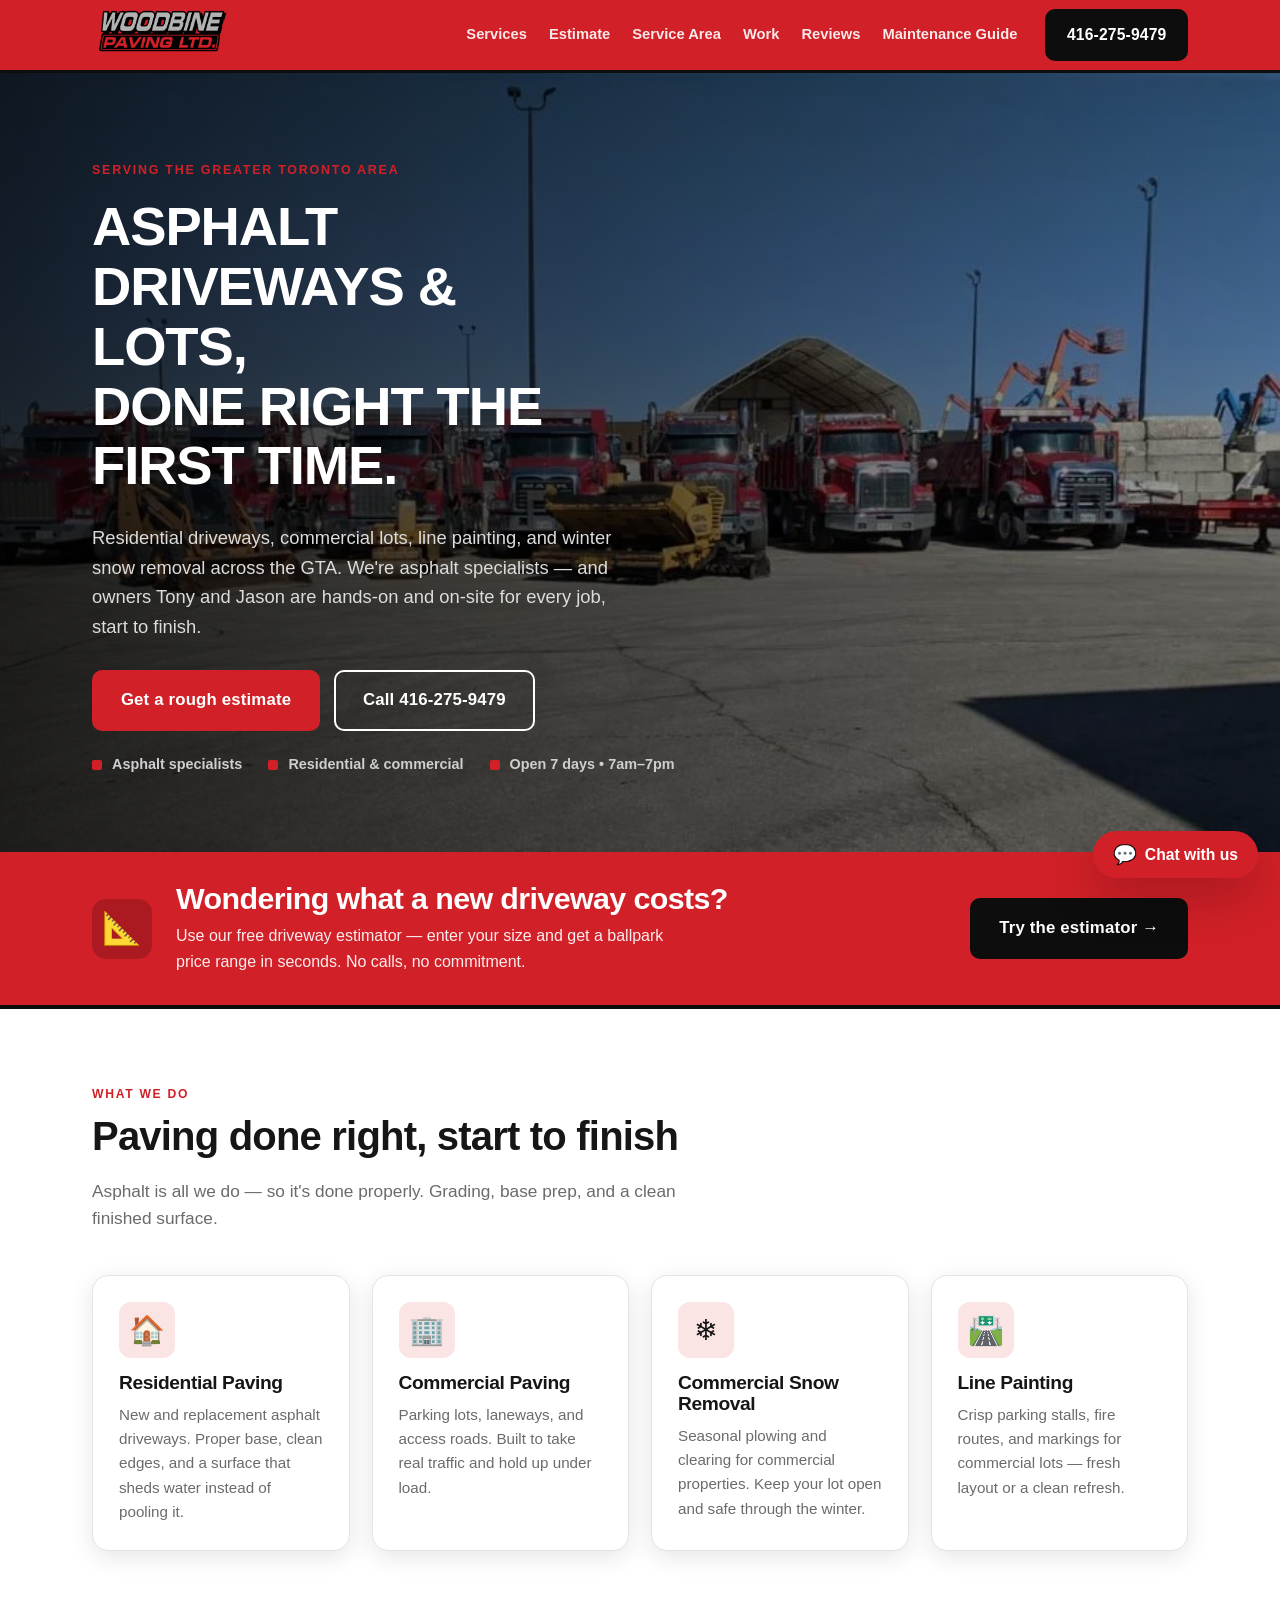
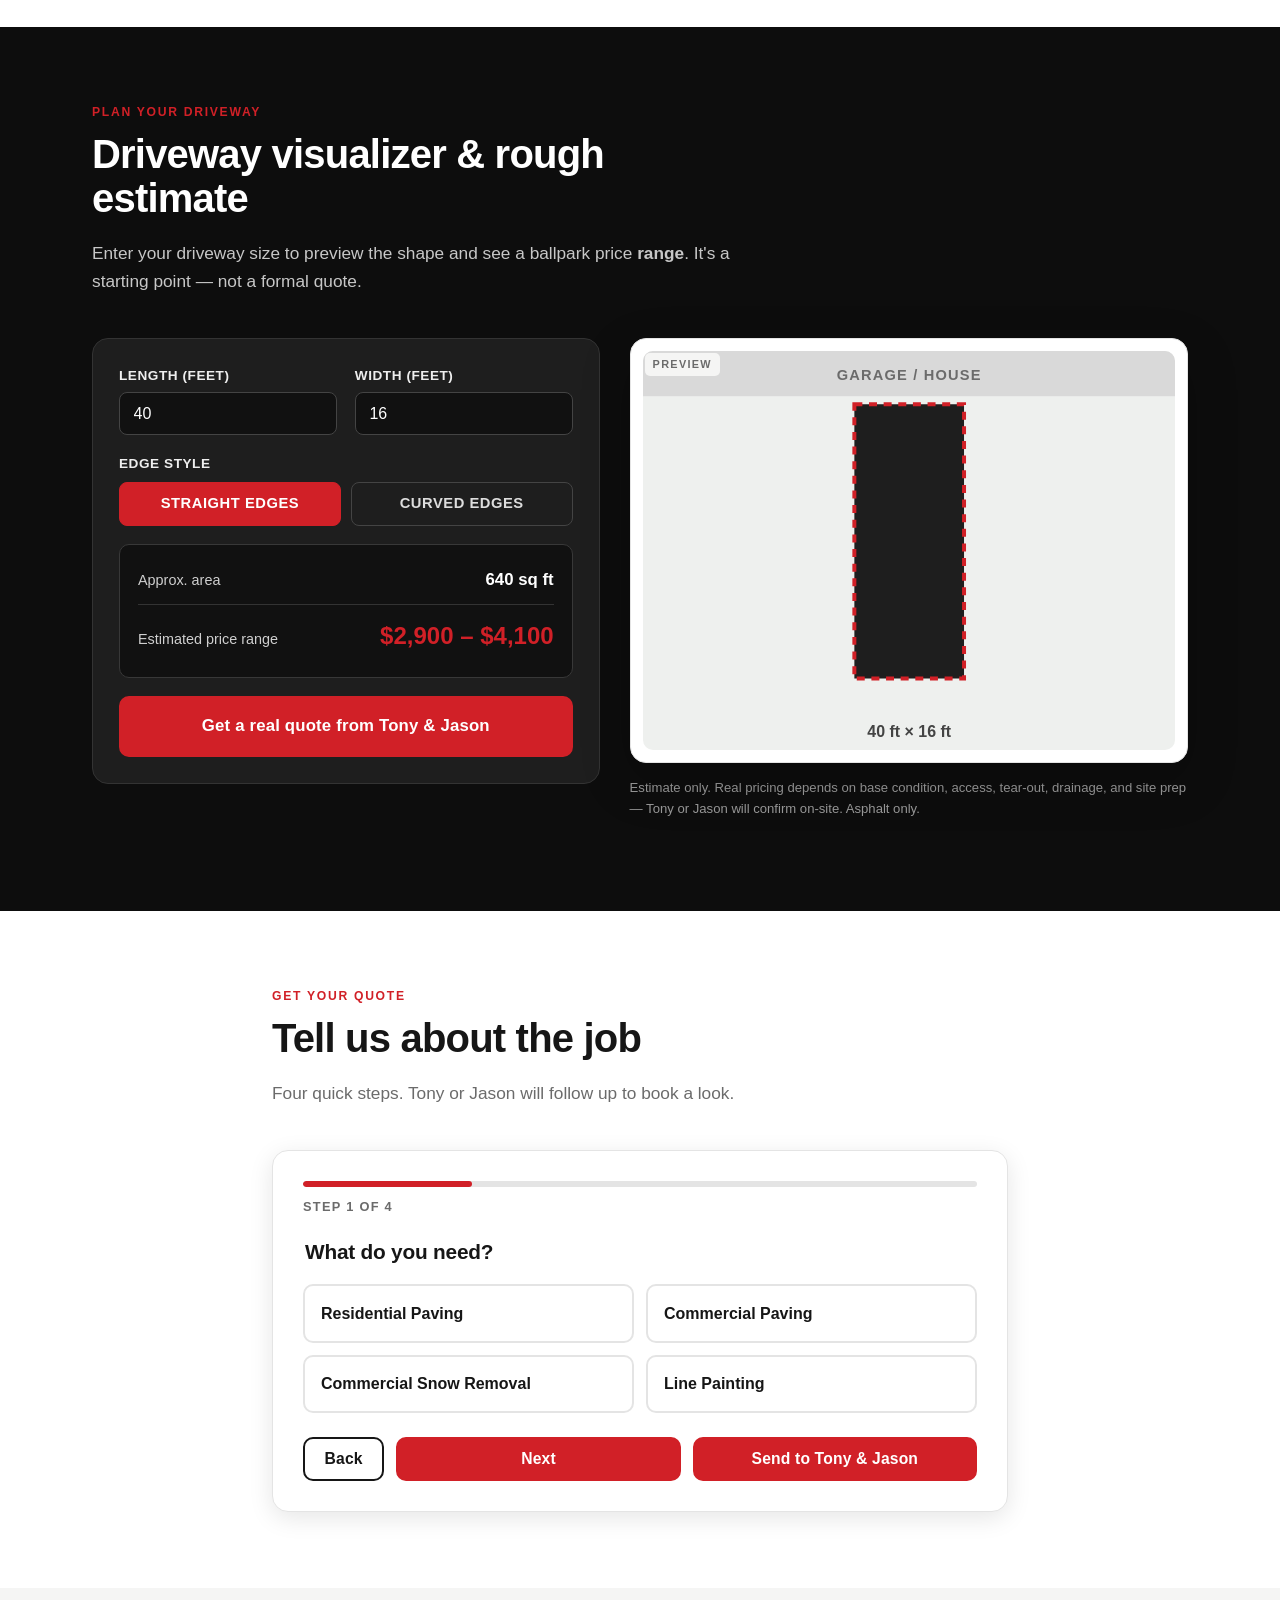
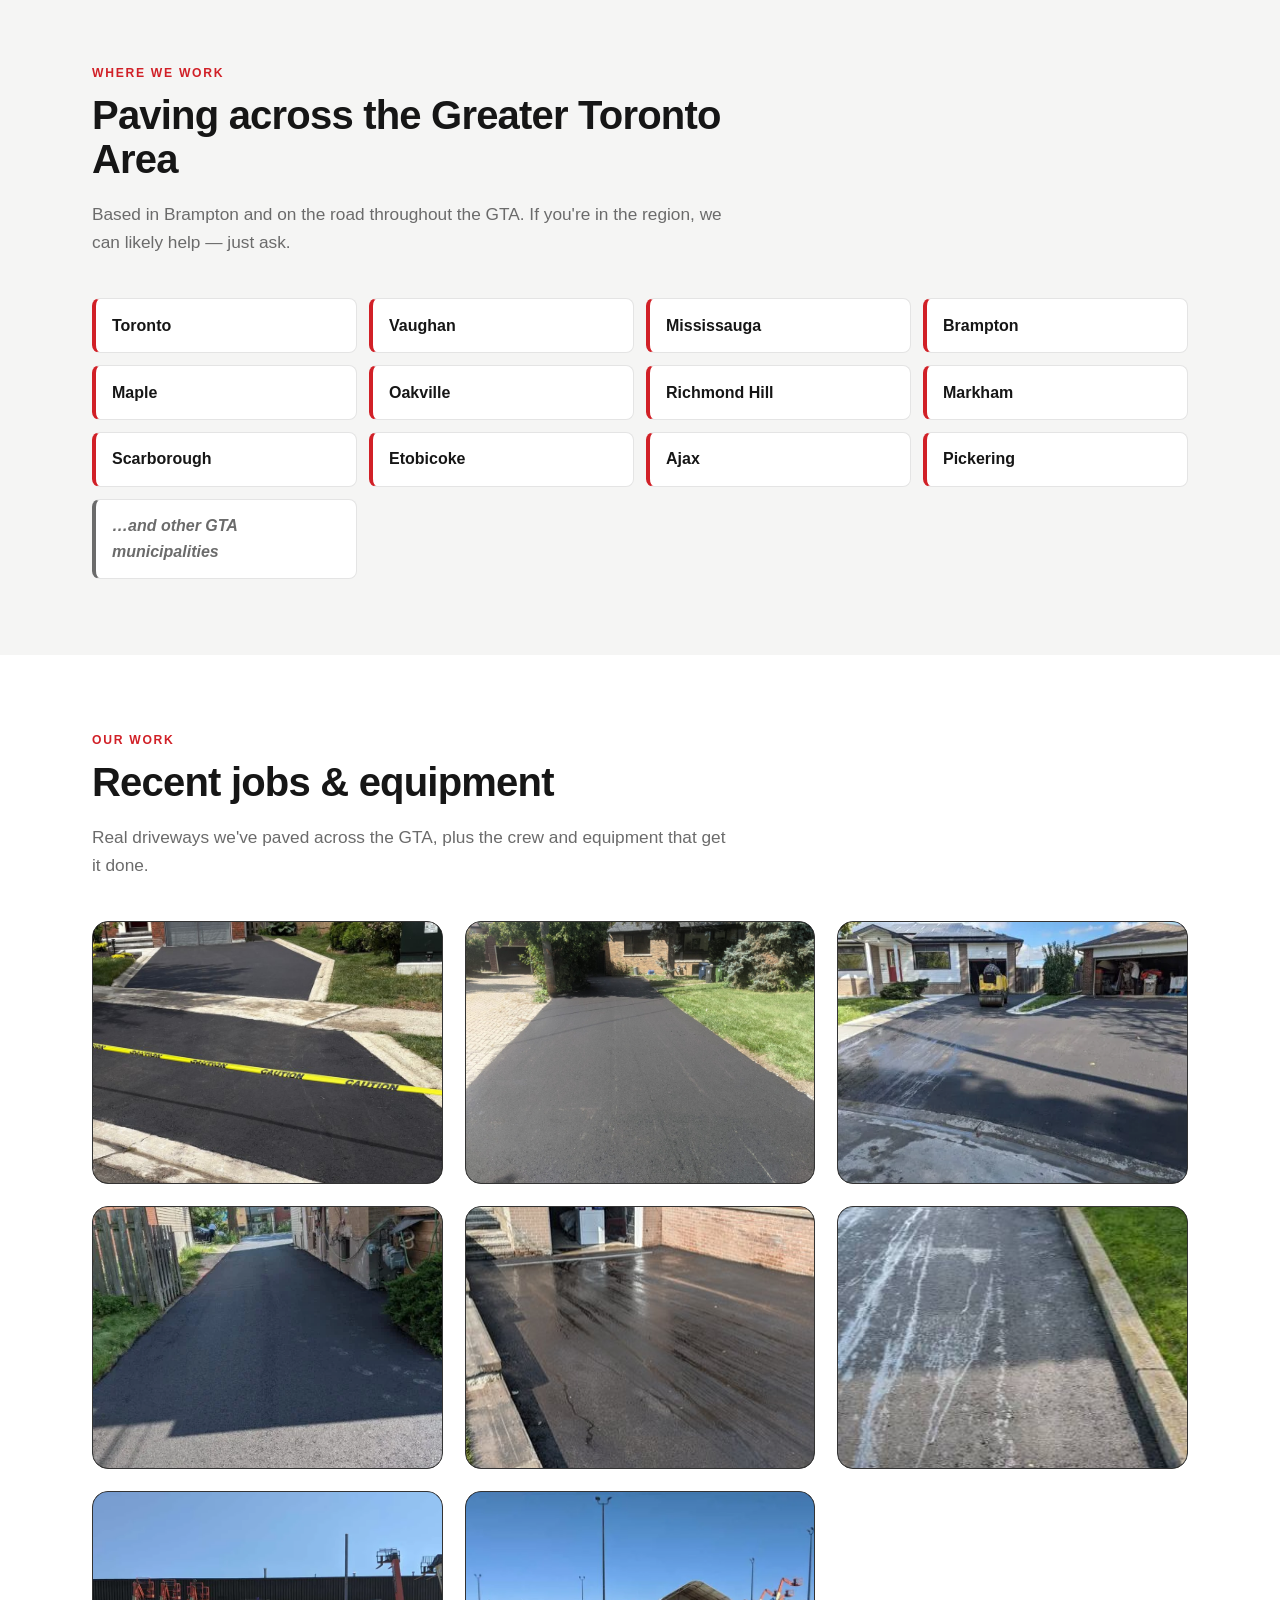
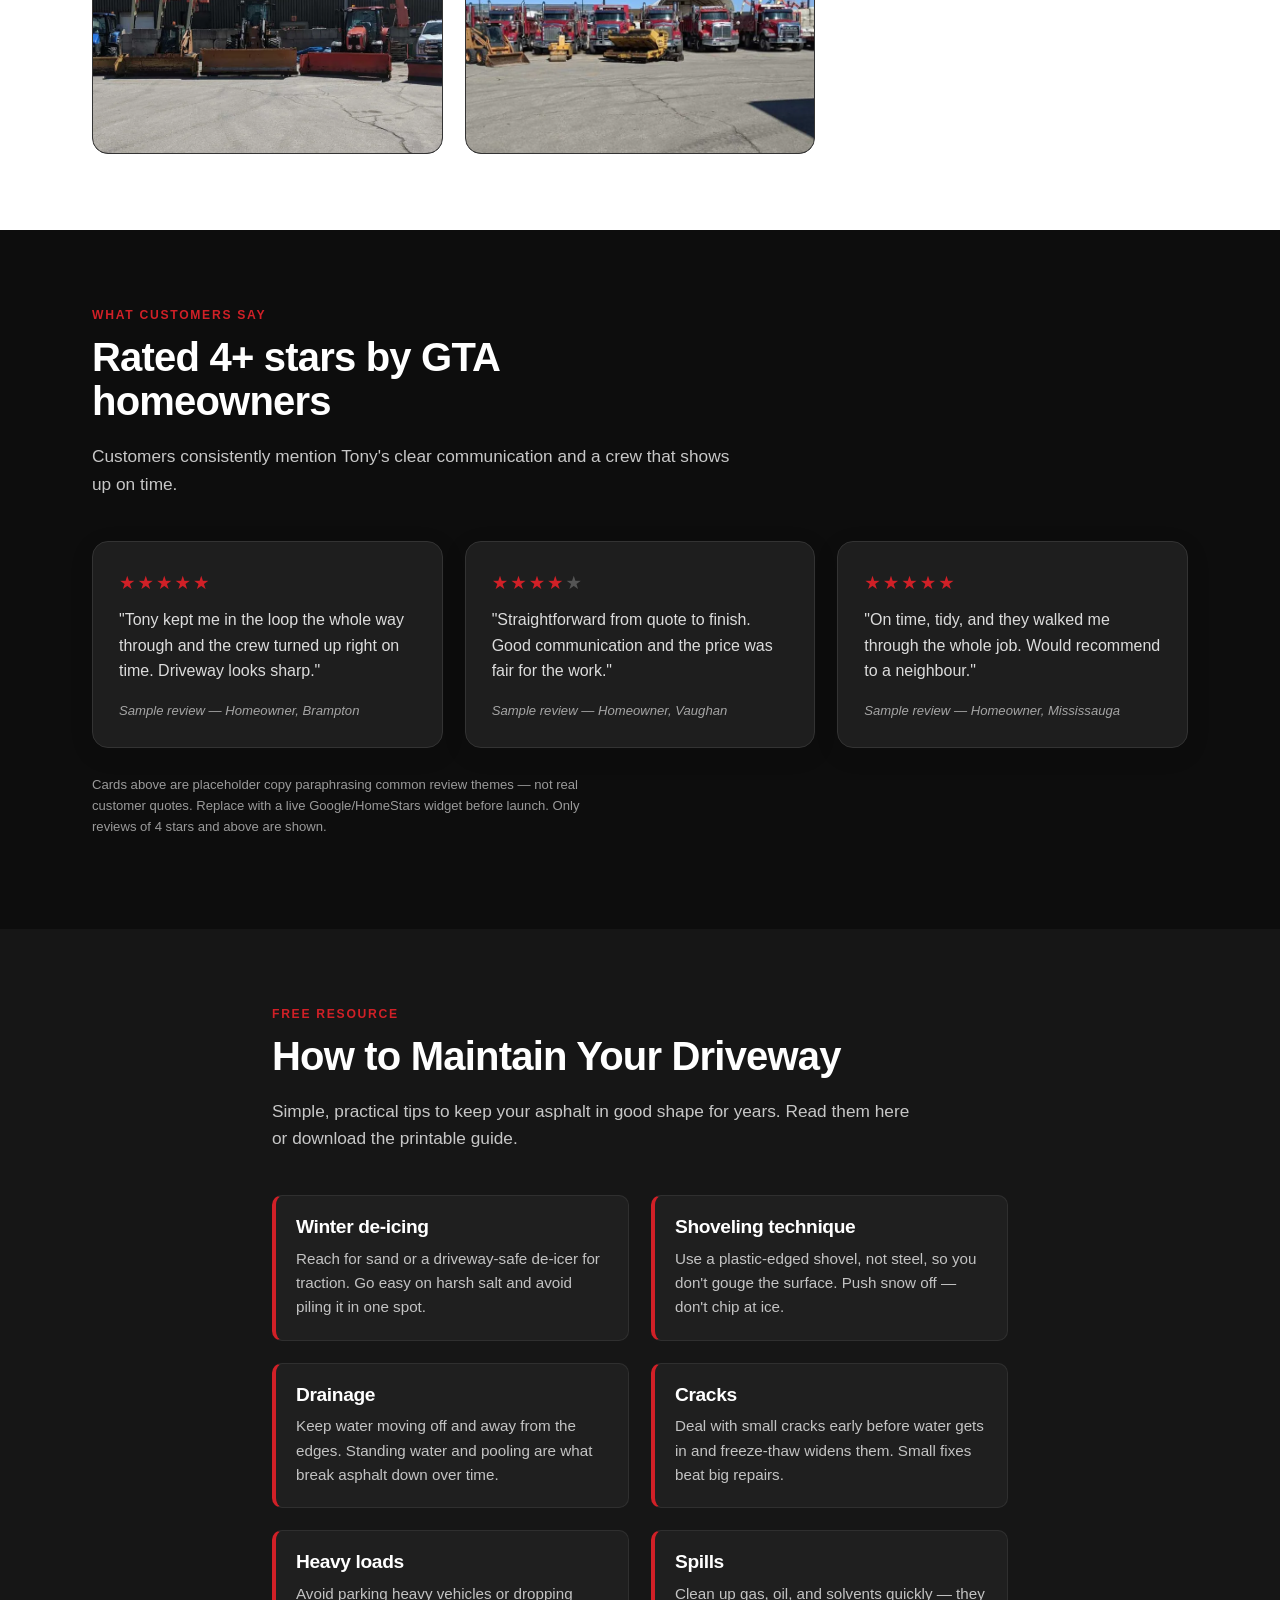
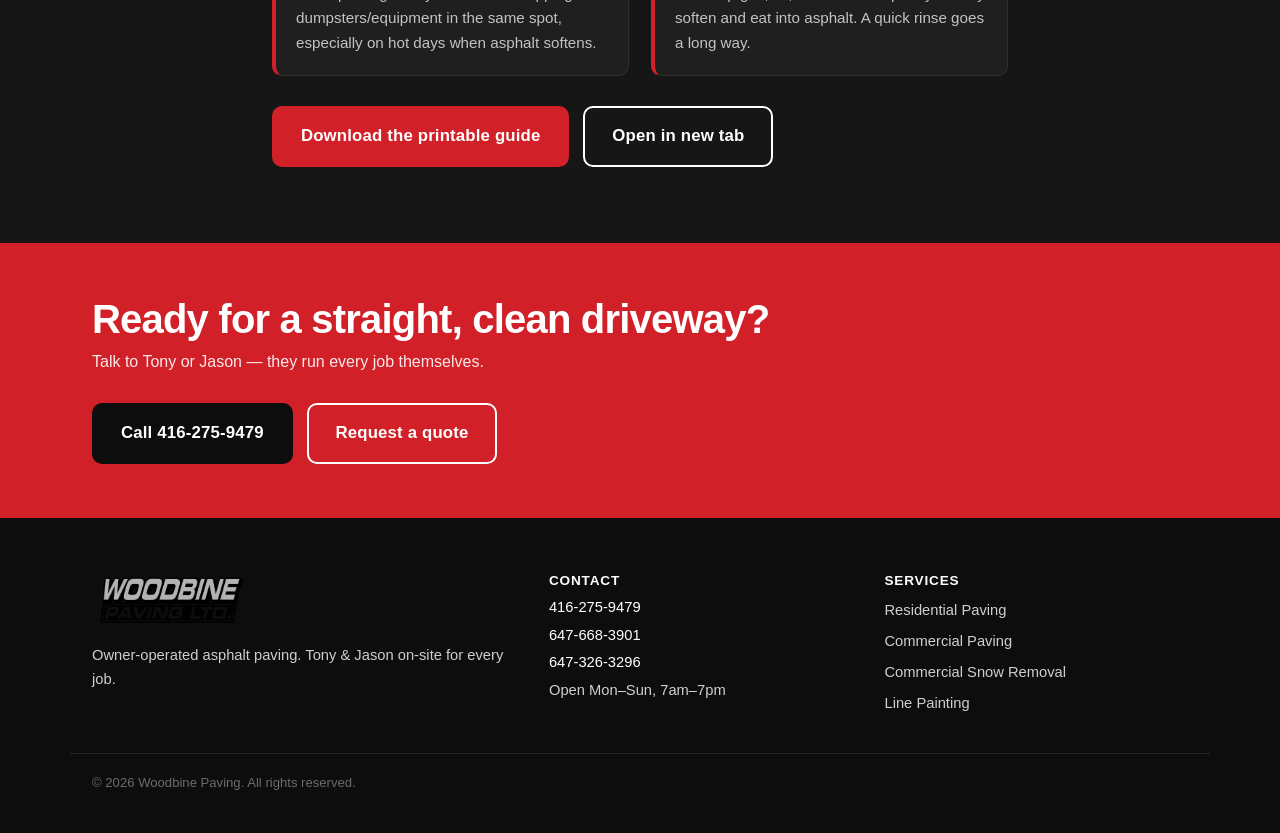
==== commit 8d79070b: "Clarify chatbot fallback and trim hero location line - Chatbot: when the bot has no answer, say so p" ====
--- a/index.html
+++ b/index.html
@@ -46,7 +46,7 @@
       <span class="placeholder-tag">HERO PHOTO — 1600&times;900 (freshly paved driveway)</span>
     </div>
     <div class="container hero-content">
-      <p class="eyebrow">Brampton, ON &bull; Serving the Greater Toronto Area</p>
+      <p class="eyebrow">Serving the Greater Toronto Area</p>
       <h1>Asphalt driveways &amp; lots,<br />done right the first time.</h1>
       <p class="hero-sub">
         Residential driveways, commercial lots, line painting, and winter snow removal
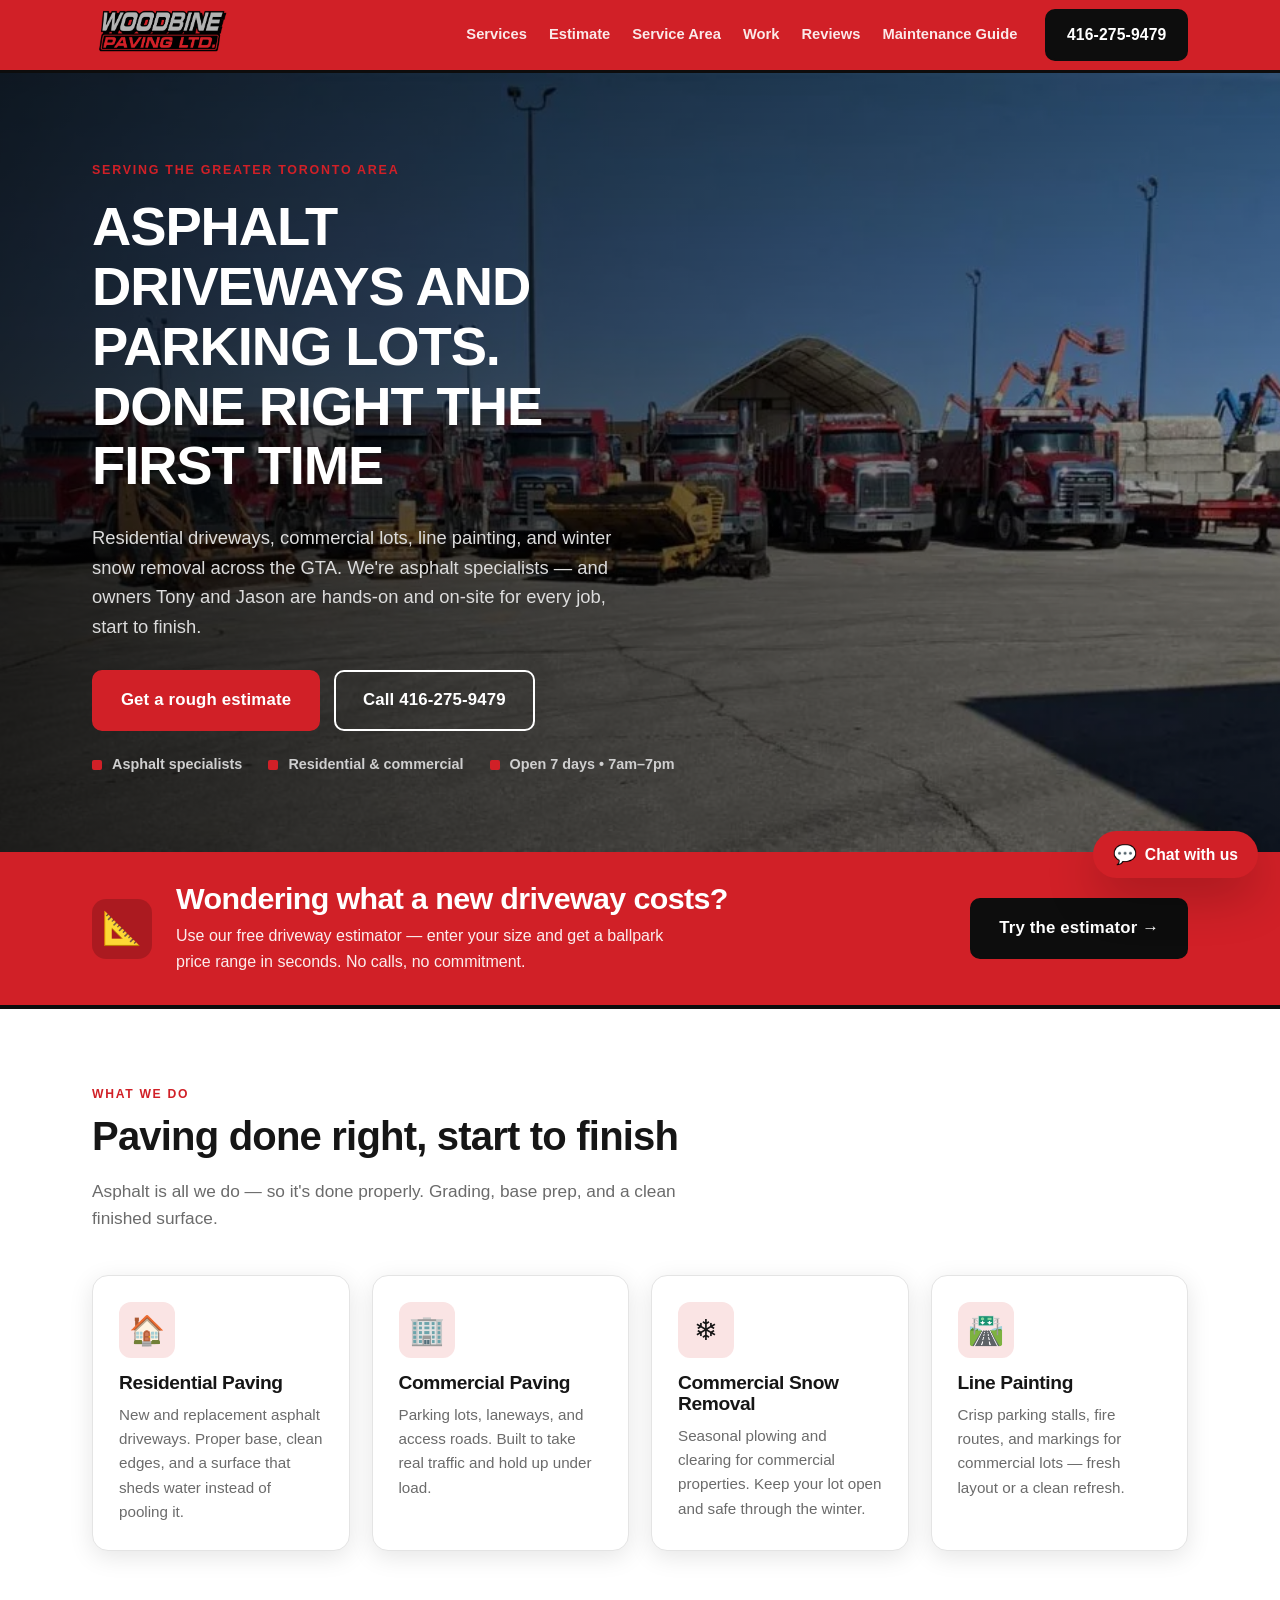
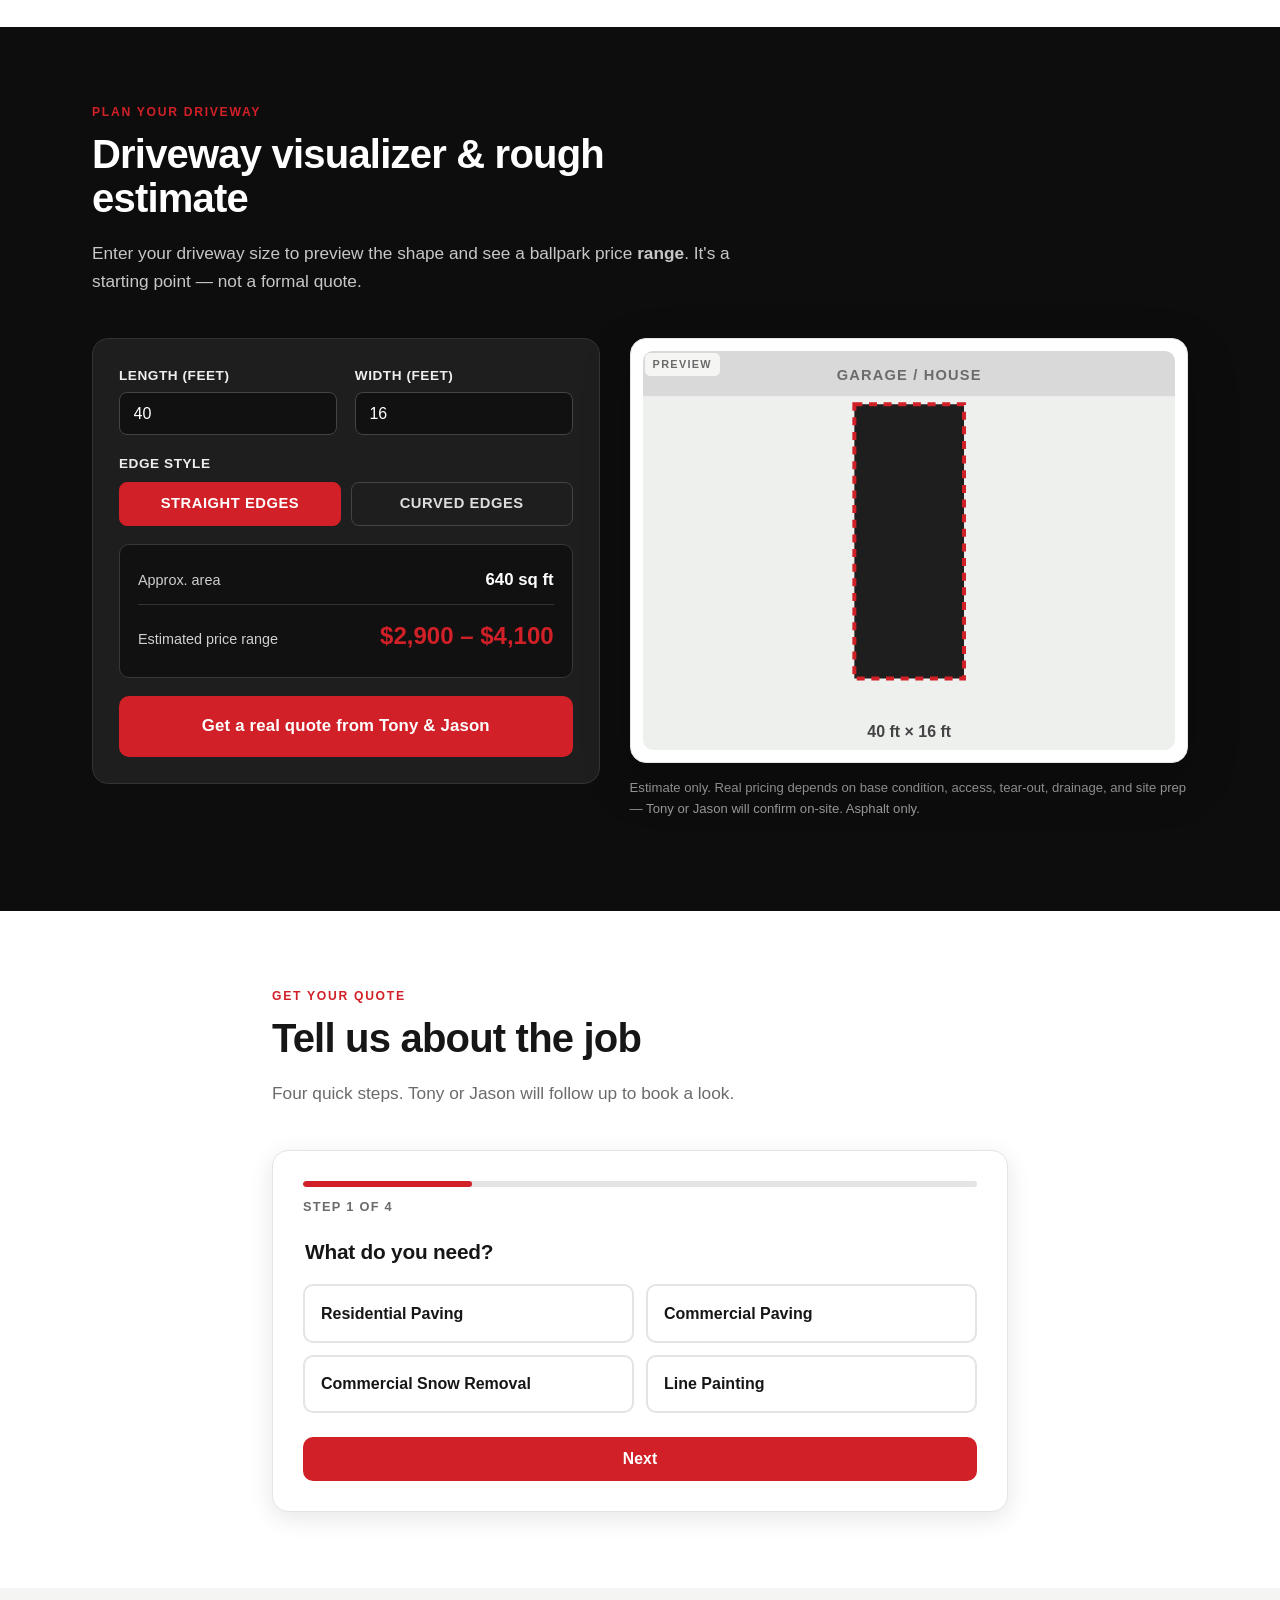
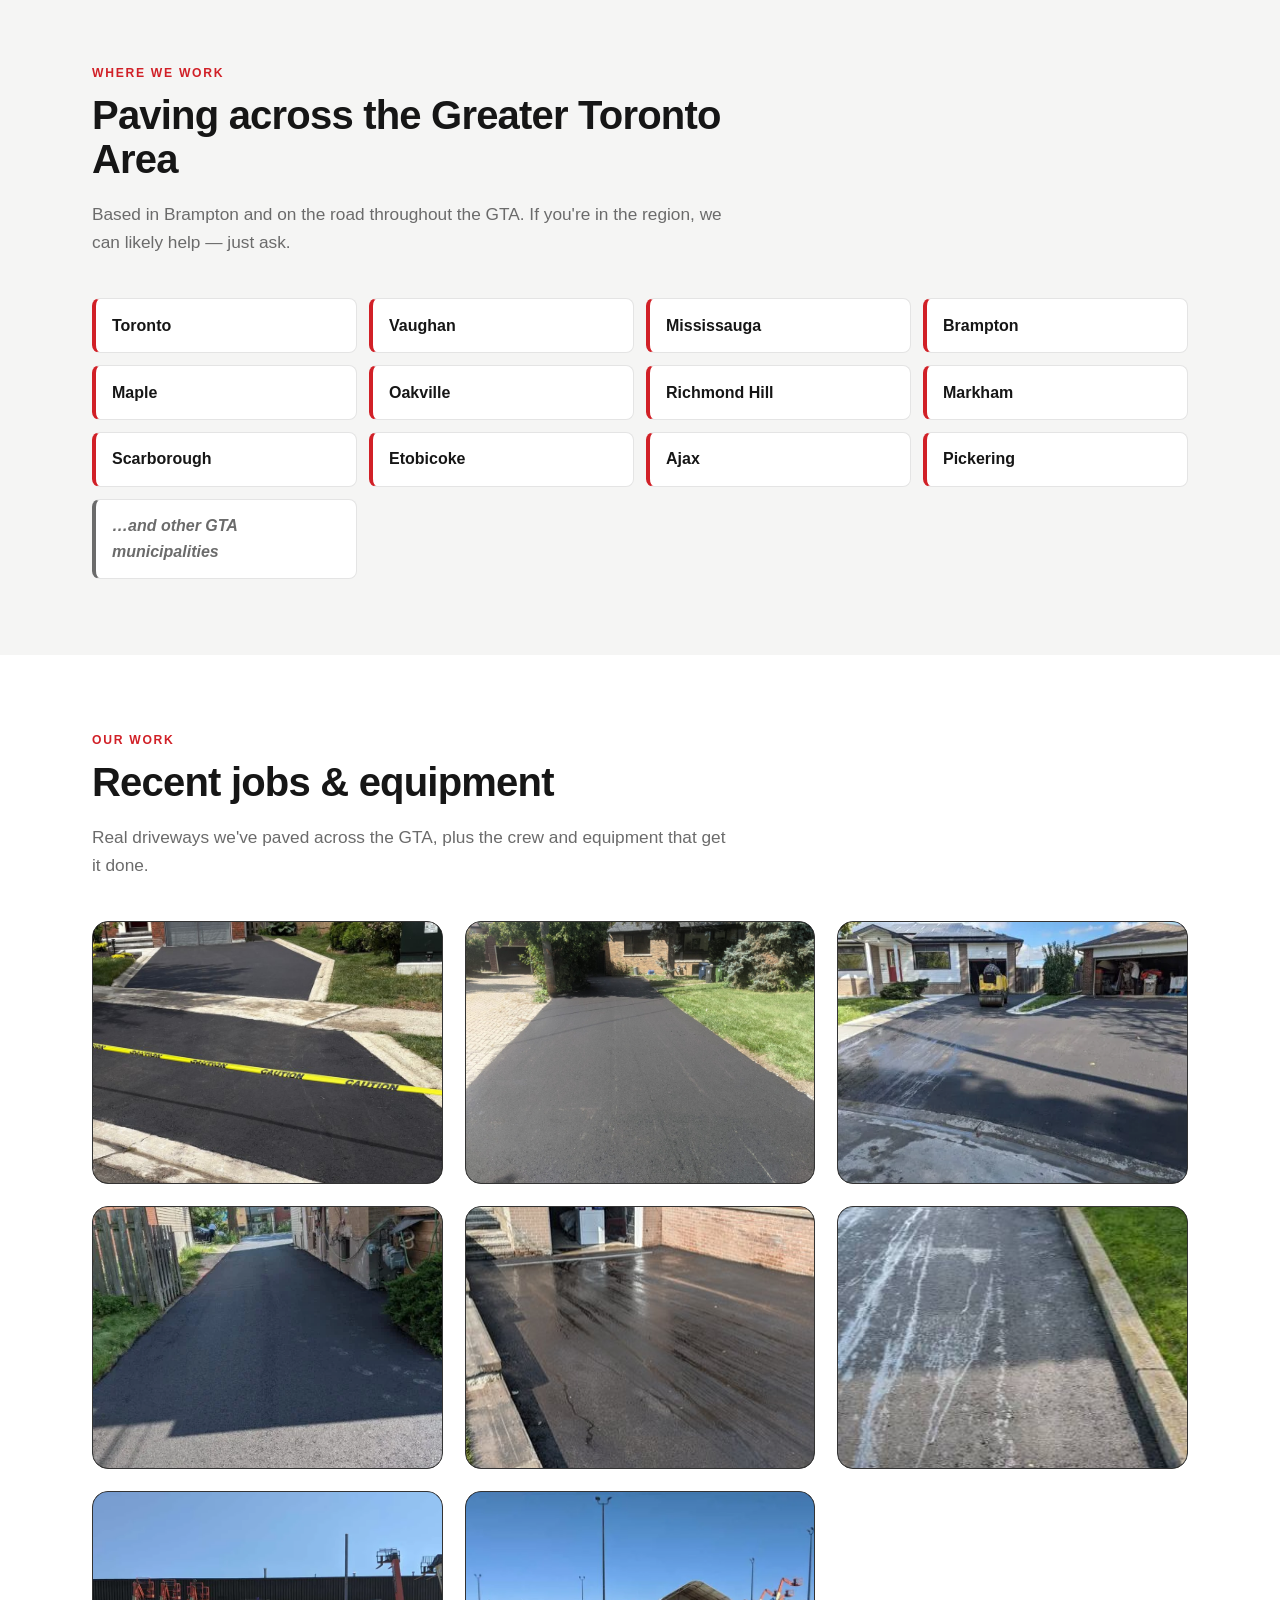
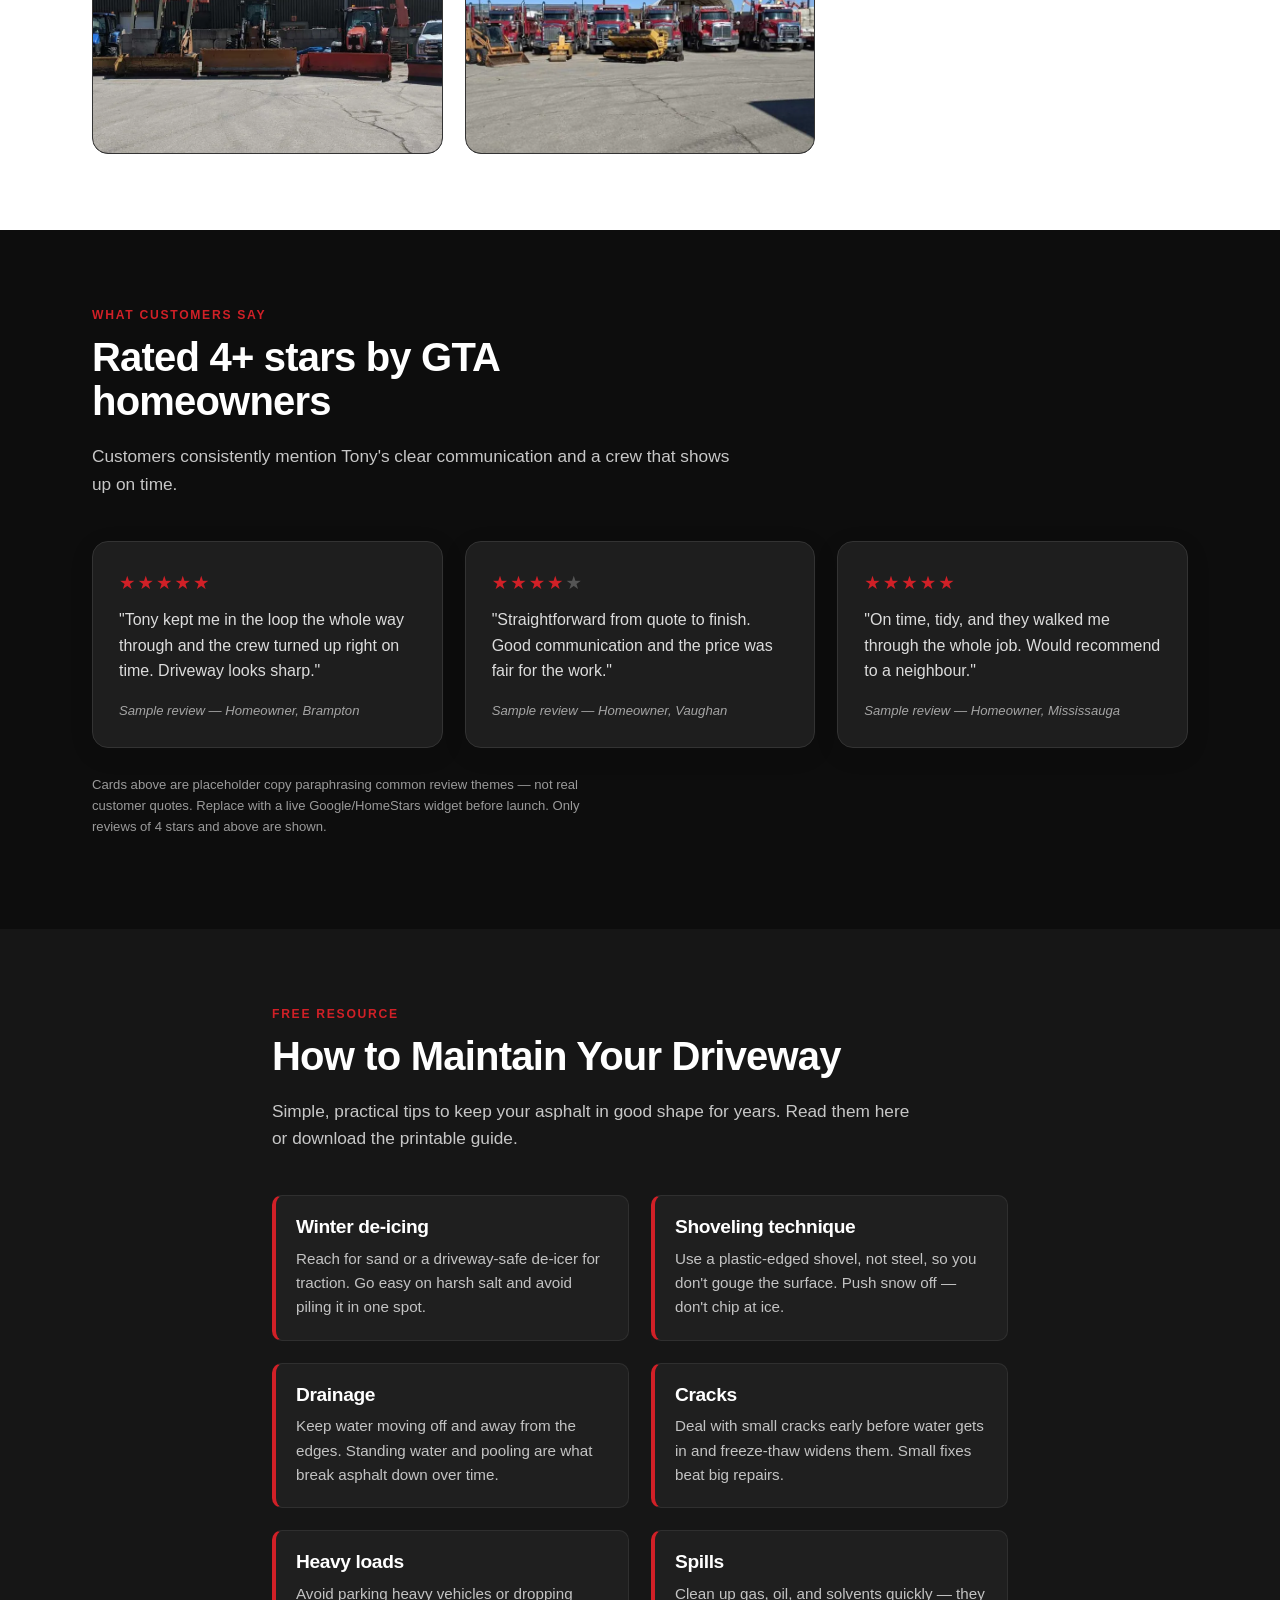
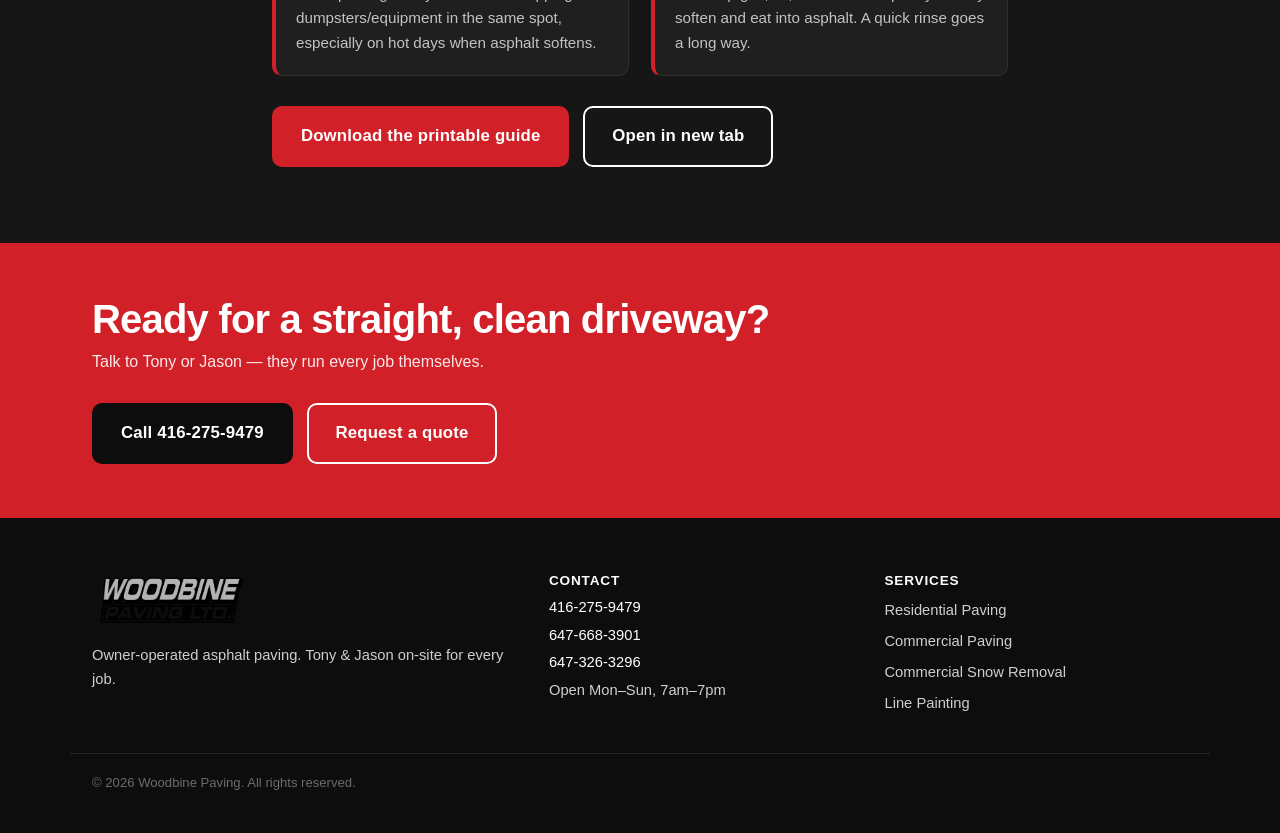
==== commit f9e2eb83: "Update hero headline copy Change to 'Asphalt driveways and Parking lots. Done right the first time' " ====
--- a/index.html
+++ b/index.html
@@ -7,6 +7,12 @@
   <meta name="description" content="Woodbine Paving — residential and commercial asphalt paving, line painting, and commercial snow removal across the Greater Toronto Area. Owner-operated by Tony &amp; Jason. Call 416-275-9479." />
   <link rel="preconnect" href="https://fonts.googleapis.com" />
   <link rel="stylesheet" href="styles.css" />
+  <script>
+    // Always start on the home page (top): ignore any lingering #section hash
+    // in the URL so the page never auto-jumps to a section on load.
+    if ("scrollRestoration" in history) history.scrollRestoration = "manual";
+    if (location.hash) history.replaceState(null, "", location.pathname + location.search);
+  </script>
 </head>
 <body>
   <!-- ============ HEADER ============ -->
@@ -47,7 +53,7 @@
     </div>
     <div class="container hero-content">
       <p class="eyebrow">Serving the Greater Toronto Area</p>
-      <h1>Asphalt driveways &amp; lots,<br />done right the first time.</h1>
+      <h1>Asphalt driveways and Parking lots.<br />Done right the first time</h1>
       <p class="hero-sub">
         Residential driveways, commercial lots, line painting, and winter snow removal
         across the GTA. We're asphalt specialists — and owners Tony and Jason are
--- a/styles.css
+++ b/styles.css
@@ -27,6 +27,9 @@
 
 * { box-sizing: border-box; }
 
+/* Ensure the hidden attribute always wins over display rules (e.g. .btn) */
+[hidden] { display: none !important; }
+
 html { scroll-behavior: smooth; }
 
 body {
@@ -83,7 +86,7 @@
 }
 .btn:active { transform: translateY(1px); }
 .btn-lg { padding: 0.9em 1.6em; font-size: 1.05rem; }
-.btn-block { width: 100%; }
+.btn-block { width: 100%; white-space: normal; }
 
 .btn-red { background: var(--red); color: #fff; border-color: var(--red); }
 .btn-red:hover { background: var(--red-dark); border-color: var(--red-dark); }
@@ -321,6 +324,10 @@
   gap: 30px;
   align-items: start;
 }
+/* Let grid columns shrink below their content's intrinsic width on mobile
+   (defeats the default min-width:auto that otherwise forces horizontal zoom-out) */
+.estimator-controls,
+.estimator-preview { min-width: 0; }
 .estimator-controls {
   display: grid;
   grid-template-columns: 1fr 1fr;
@@ -398,6 +405,7 @@
 .estimator-preview { position: sticky; top: 90px; }
 .preview-frame {
   position: relative;
+  min-width: 0;
   background: #fff;
   border: 1px solid var(--line);
   border-radius: var(--radius-lg);
@@ -417,7 +425,7 @@
   border-radius: 5px;
   z-index: 2;
 }
-#drivewaySvg { width: 100%; height: auto; display: block; border-radius: 10px; }
+#drivewaySvg { width: 100%; max-width: 100%; height: auto; display: block; border-radius: 10px; }
 .svg-ground { fill: #eef0ee; }
 .svg-house { fill: #d9d9d9; }
 .svg-house-text { fill: #6b6b6b; font-size: 11px; font-weight: 700; letter-spacing: 0.08em; font-family: var(--ff); }
@@ -427,7 +435,7 @@
 .section-dark .disclaimer { color: #9a9a9a; }
 
 /* ---------- Multi-step lead form ---------- */
-.lead-card { padding: 30px; }
+.lead-card { padding: 30px; min-width: 0; }
 .lead-progress {
   height: 6px;
   background: var(--line);
@@ -489,8 +497,8 @@
 .field-hint { font-size: 0.85rem; color: var(--muted); margin-top: 10px; }
 .field-hint a { color: var(--red); }
 
-.lead-nav { display: flex; gap: 12px; margin-top: 24px; }
-.lead-nav .btn { flex: 1; }
+.lead-nav { display: flex; flex-wrap: wrap; gap: 12px; margin-top: 24px; }
+.lead-nav .btn { flex: 1; min-width: 0; white-space: normal; }
 #leadBack { flex: 0 0 auto; }
 
 .lead-success { text-align: center; padding: 20px 0; }
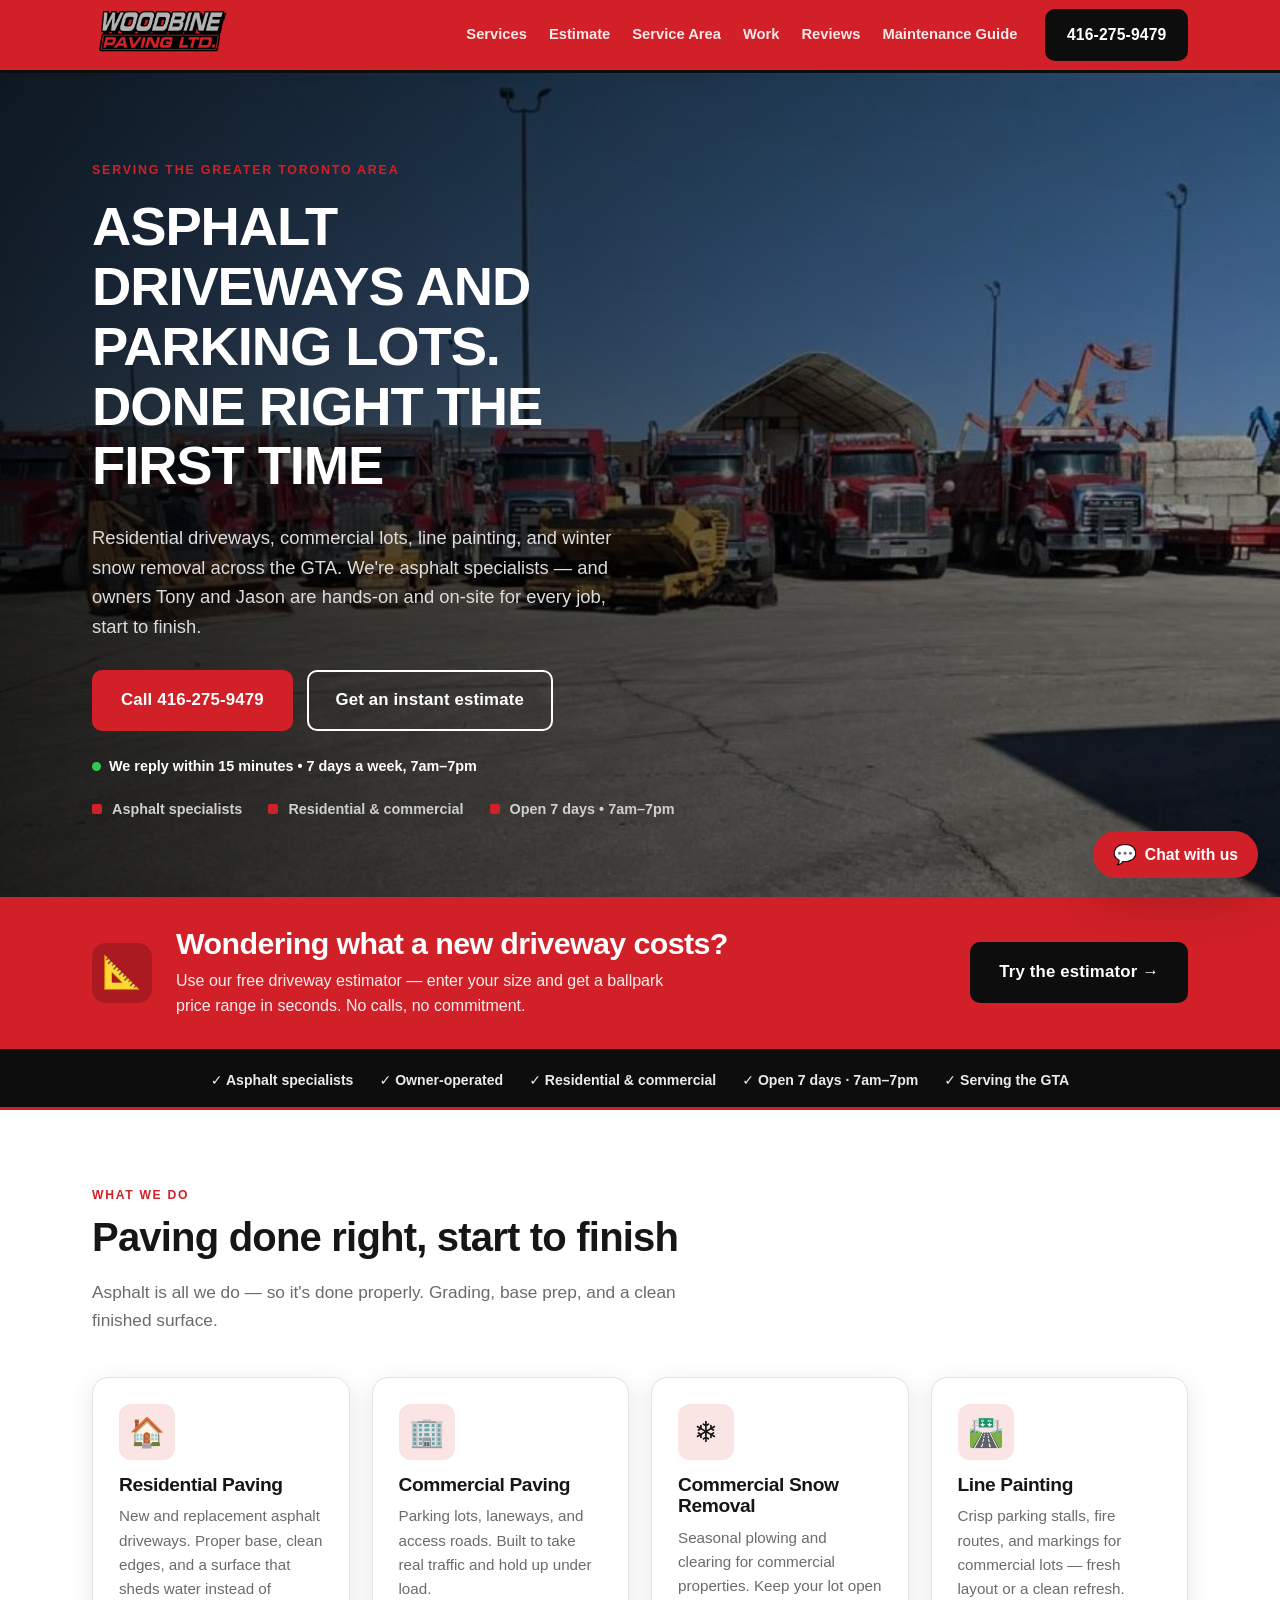
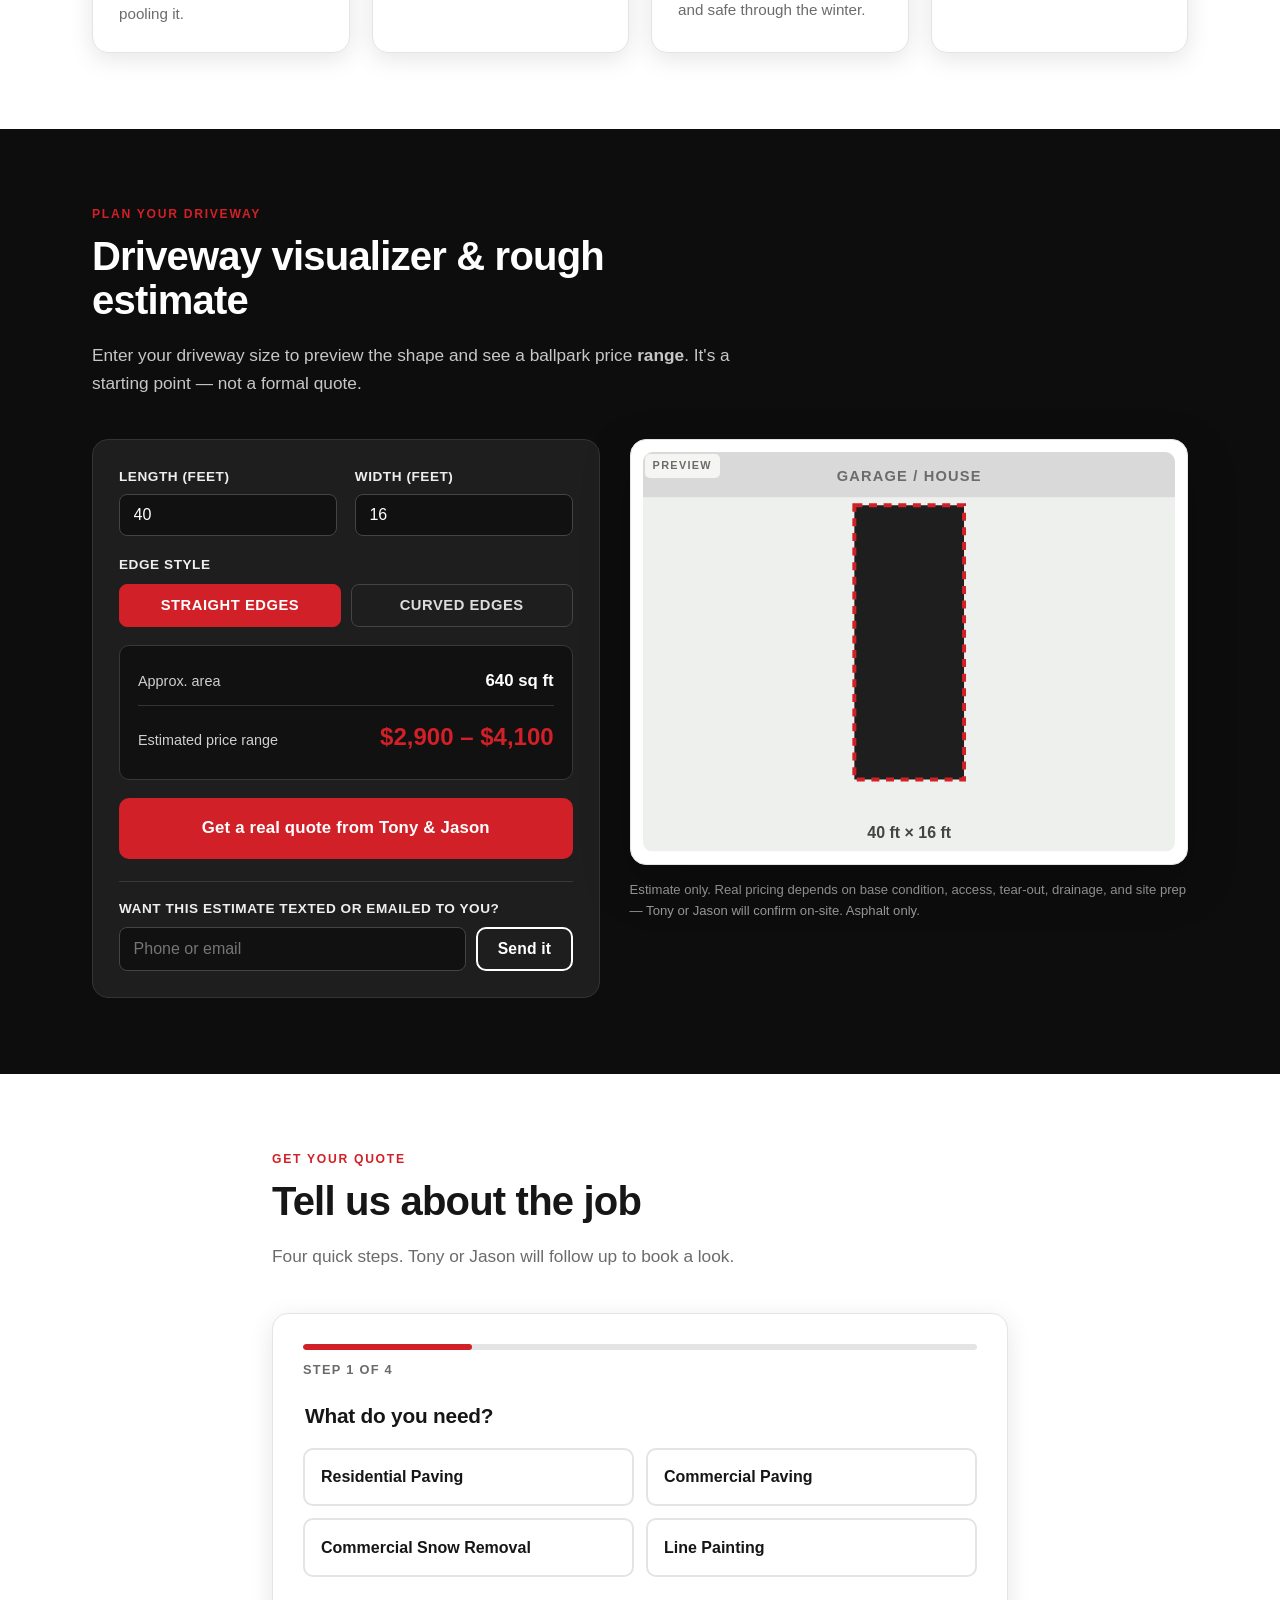
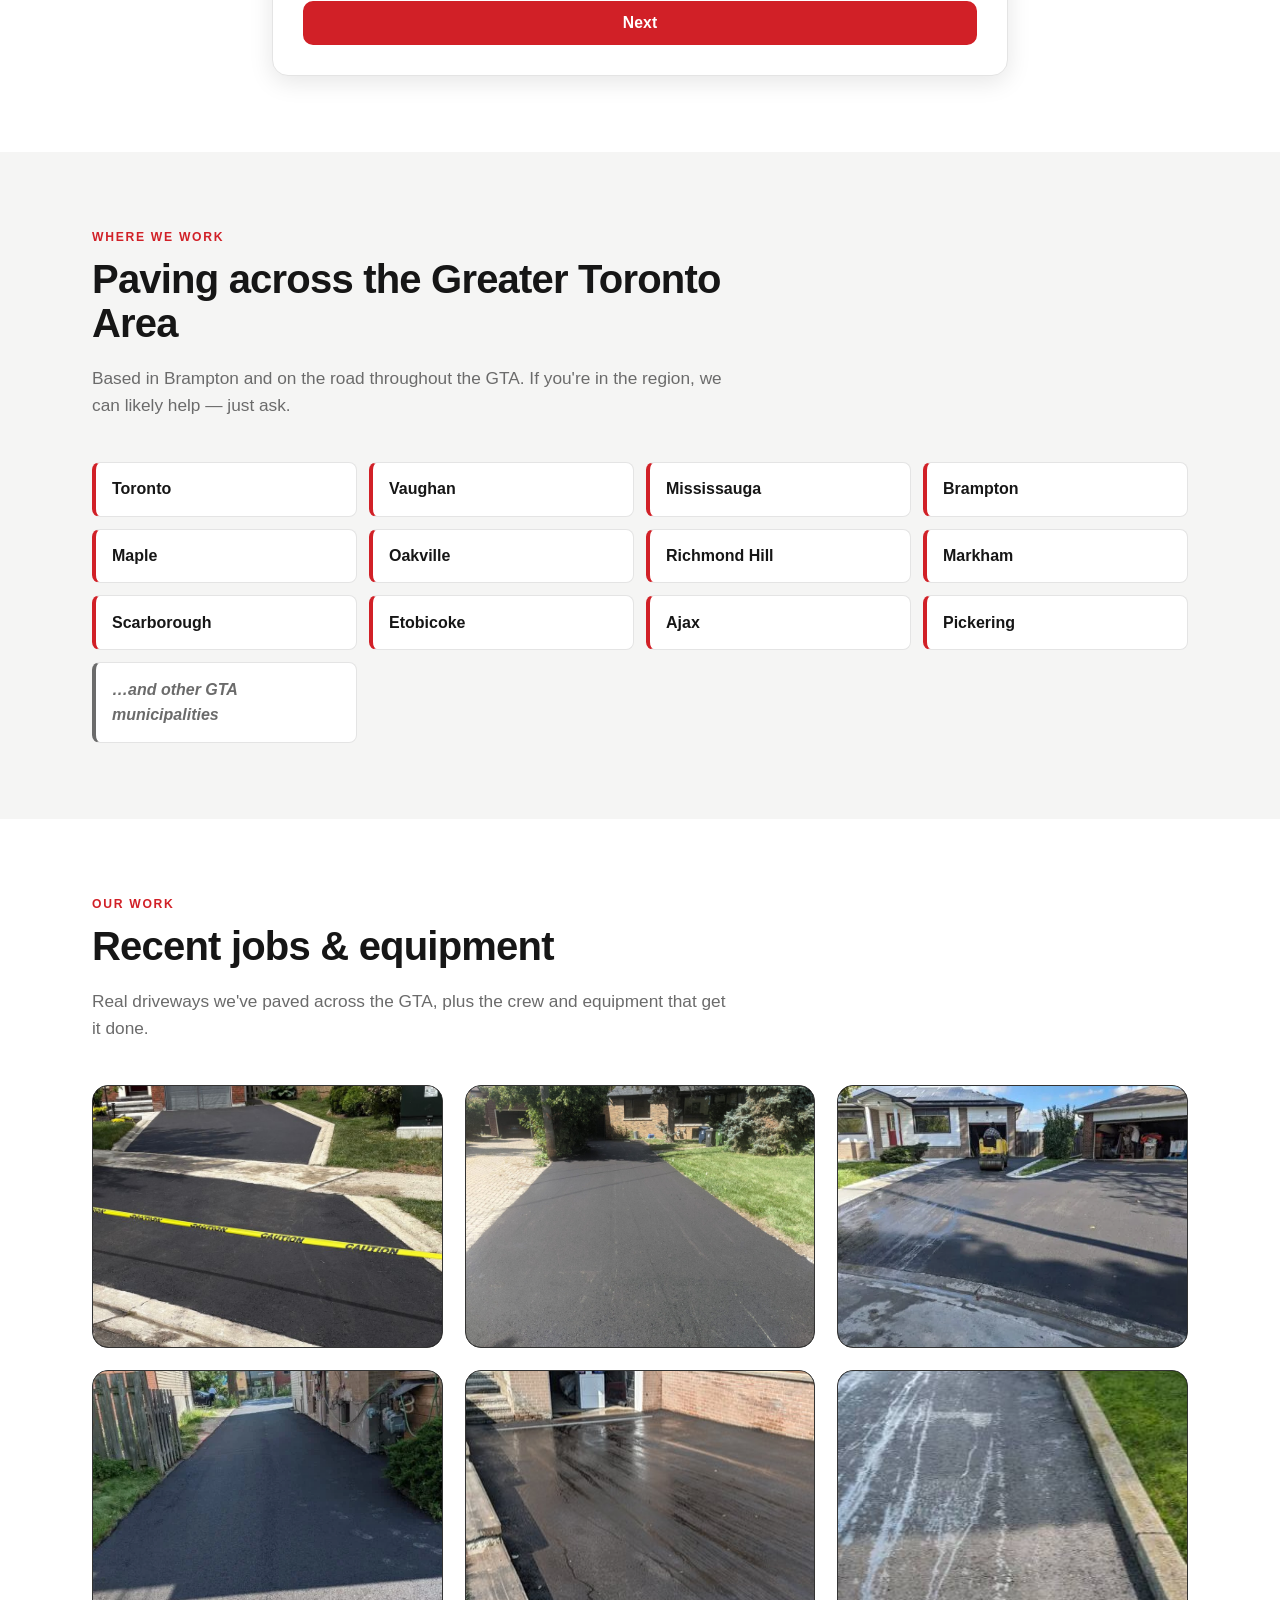
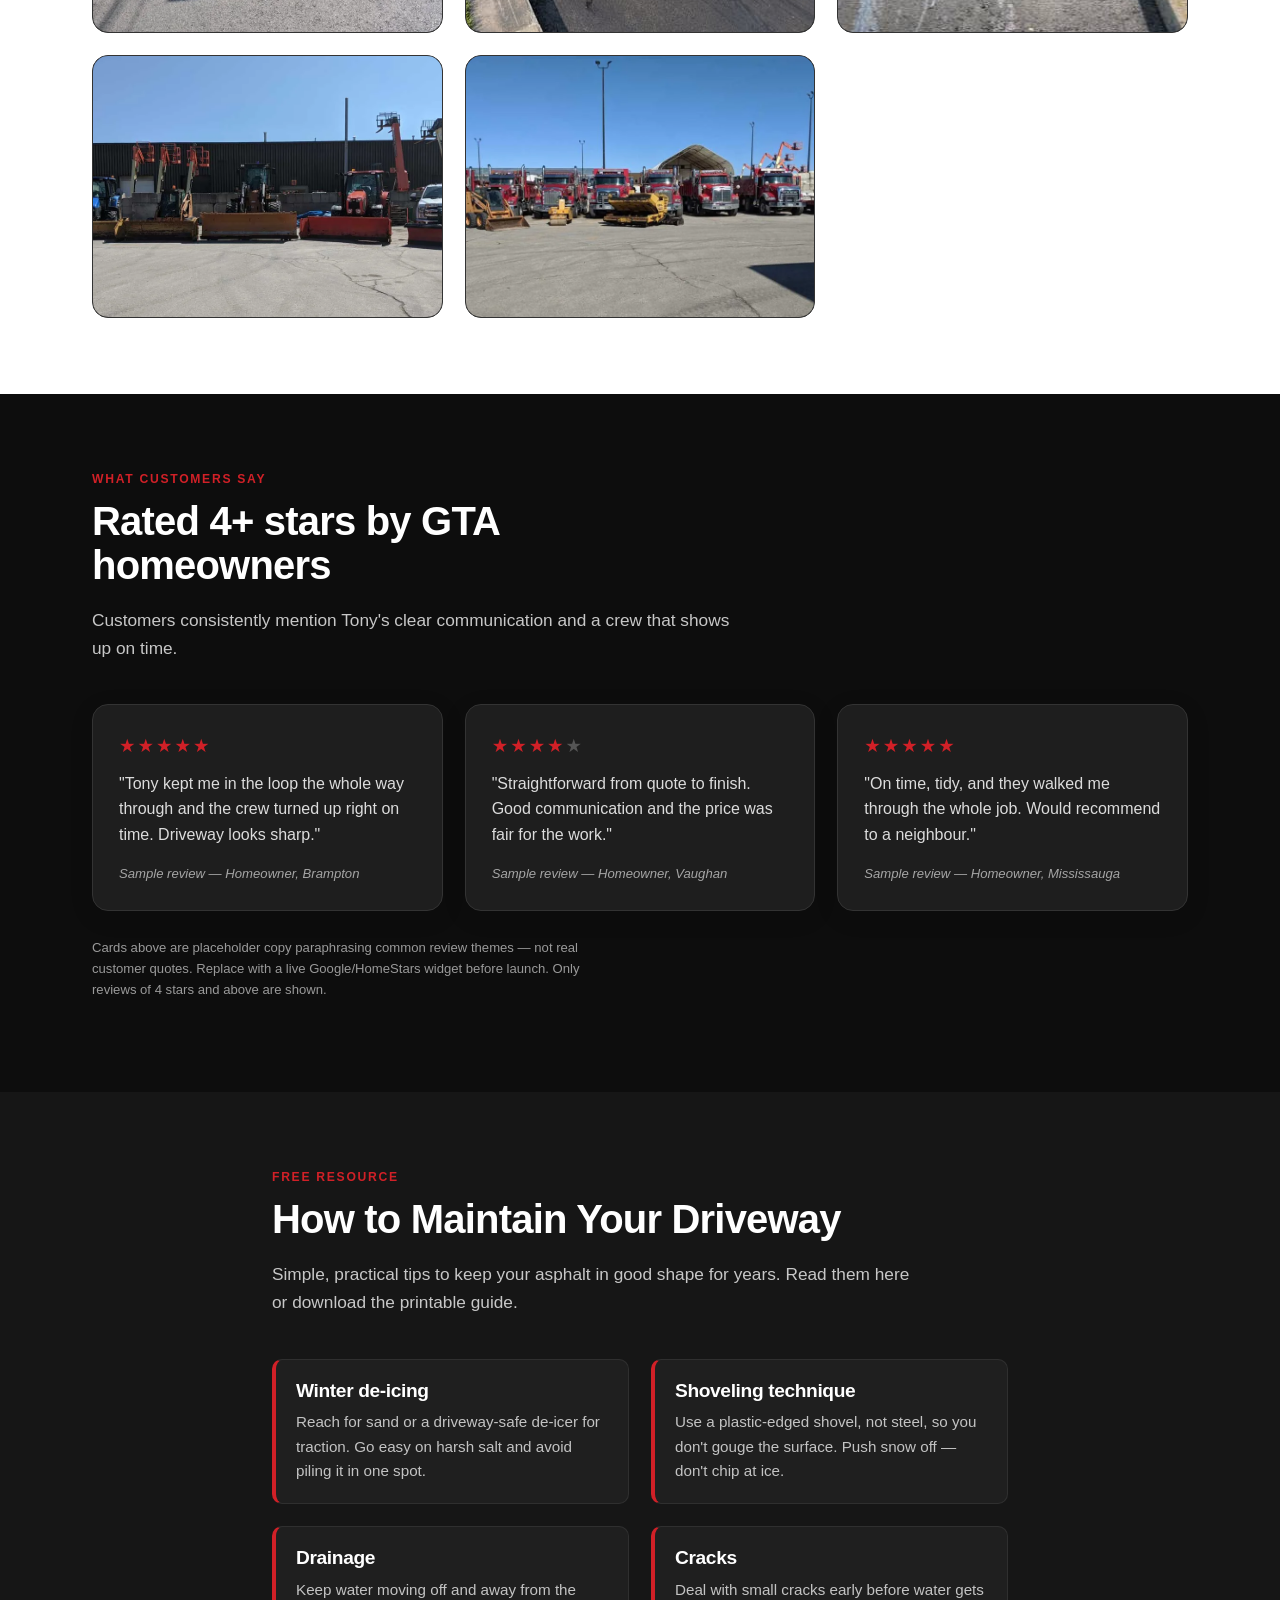
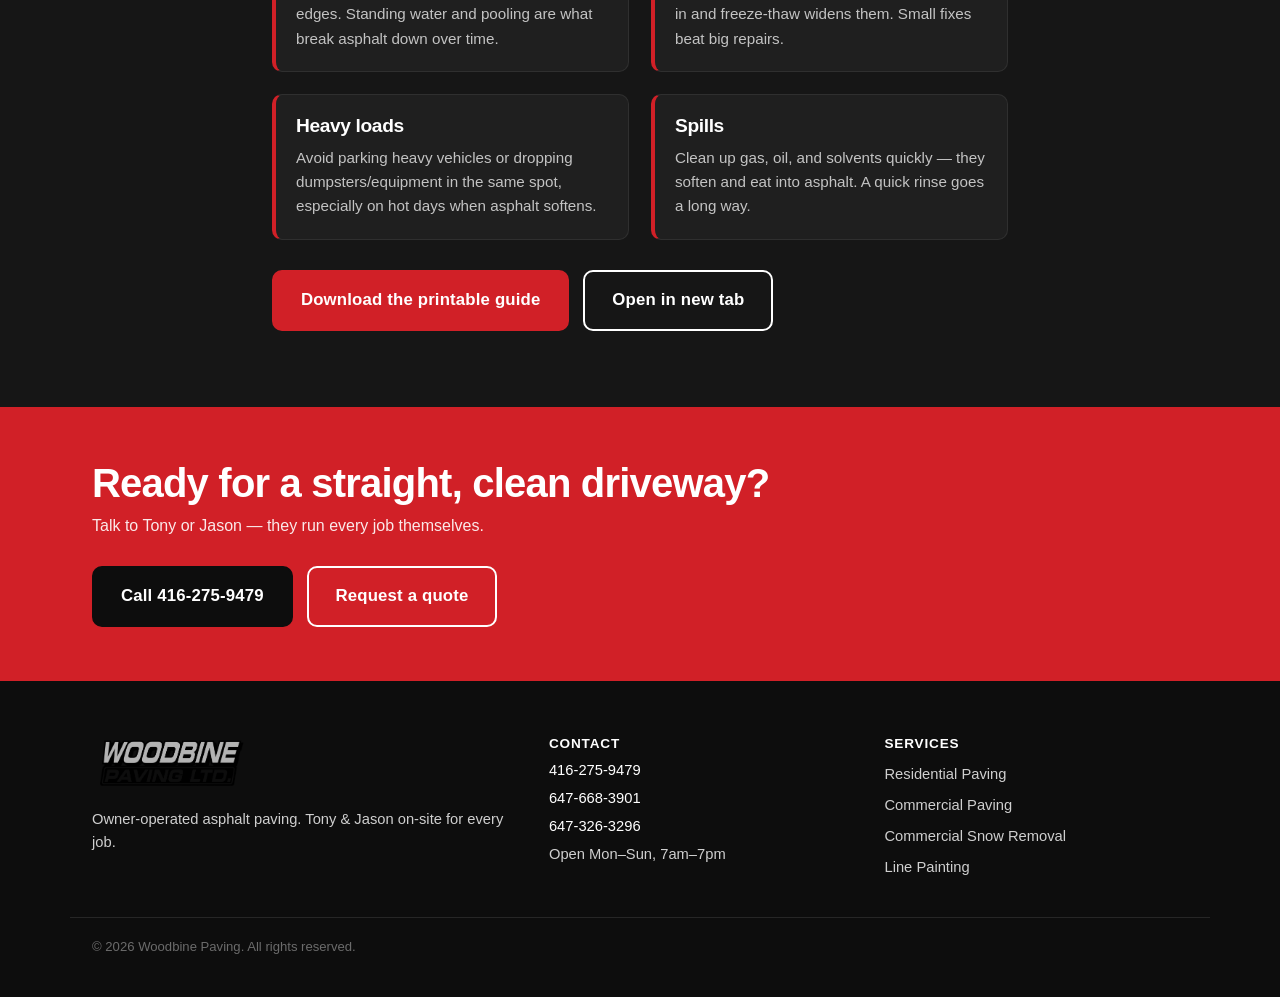
==== commit d440dad2: "Phase 1: conversion + lead-capture foundation - Sticky mobile call/quote bar (biggest mobile lift); " ====
--- a/index.html
+++ b/index.html
@@ -3,8 +3,90 @@
 <head>
   <meta charset="UTF-8" />
   <meta name="viewport" content="width=device-width, initial-scale=1.0" />
-  <title>Woodbine Paving | Asphalt Driveway &amp; Commercial Paving — GTA</title>
-  <meta name="description" content="Woodbine Paving — residential and commercial asphalt paving, line painting, and commercial snow removal across the Greater Toronto Area. Owner-operated by Tony &amp; Jason. Call 416-275-9479." />
+  <title>Woodbine Paving — Asphalt Driveways &amp; Parking Lot Paving | GTA</title>
+  <meta name="description" content="Woodbine Paving — residential &amp; commercial asphalt paving, parking lots, line painting, and commercial snow removal across the Greater Toronto Area. Owner-operated. Free estimates — call 416-275-9479." />
+  <meta name="robots" content="index, follow, max-image-preview:large" />
+  <meta name="theme-color" content="#d12027" />
+  <link rel="canonical" href="https://www.woodbinepaving.com/" />
+
+  <!-- Favicons -->
+  <link rel="icon" type="image/svg+xml" href="favicon.svg" />
+  <link rel="icon" type="image/png" sizes="32x32" href="favicon-32.png" />
+  <link rel="icon" type="image/png" sizes="16x16" href="favicon-16.png" />
+  <link rel="apple-touch-icon" href="apple-touch-icon.png" />
+
+  <!-- Open Graph (Facebook, LinkedIn, etc.) -->
+  <meta property="og:type" content="website" />
+  <meta property="og:site_name" content="Woodbine Paving" />
+  <meta property="og:title" content="Woodbine Paving — Asphalt Driveways &amp; Parking Lot Paving | GTA" />
+  <meta property="og:description" content="Residential &amp; commercial asphalt paving, parking lots, line painting, and commercial snow removal across the GTA. Owner-operated. Free estimates." />
+  <meta property="og:url" content="https://www.woodbinepaving.com/" />
+  <meta property="og:image" content="https://www.woodbinepaving.com/images/hero.webp" />
+  <meta property="og:image:alt" content="Woodbine Paving asphalt paving fleet" />
+  <meta property="og:locale" content="en_CA" />
+
+  <!-- Twitter / X -->
+  <meta name="twitter:card" content="summary_large_image" />
+  <meta name="twitter:title" content="Woodbine Paving — Asphalt Driveways &amp; Parking Lot Paving | GTA" />
+  <meta name="twitter:description" content="Residential &amp; commercial asphalt paving across the GTA. Owner-operated. Free estimates — call 416-275-9479." />
+  <meta name="twitter:image" content="https://www.woodbinepaving.com/images/hero.webp" />
+
+  <!-- Local business structured data (LocalBusiness / GeneralContractor) -->
+  <script type="application/ld+json">
+  {
+    "@context": "https://schema.org",
+    "@type": ["GeneralContractor", "LocalBusiness"],
+    "@id": "https://www.woodbinepaving.com/#business",
+    "name": "Woodbine Paving",
+    "url": "https://www.woodbinepaving.com/",
+    "image": "https://www.woodbinepaving.com/images/hero.webp",
+    "logo": "https://www.woodbinepaving.com/images/logo.png",
+    "telephone": "+1-416-275-9479",
+    "priceRange": "$$",
+    "address": {
+      "@type": "PostalAddress",
+      "addressLocality": "Brampton",
+      "addressRegion": "ON",
+      "addressCountry": "CA"
+    },
+    "areaServed": [
+      { "@type": "City", "name": "Toronto" },
+      { "@type": "City", "name": "Vaughan" },
+      { "@type": "City", "name": "Mississauga" },
+      { "@type": "City", "name": "Brampton" },
+      { "@type": "City", "name": "Maple" },
+      { "@type": "City", "name": "Oakville" },
+      { "@type": "City", "name": "Richmond Hill" },
+      { "@type": "City", "name": "Markham" },
+      { "@type": "City", "name": "Scarborough" },
+      { "@type": "City", "name": "Etobicoke" },
+      { "@type": "City", "name": "Ajax" },
+      { "@type": "City", "name": "Pickering" }
+    ],
+    "openingHoursSpecification": [{
+      "@type": "OpeningHoursSpecification",
+      "dayOfWeek": ["Monday","Tuesday","Wednesday","Thursday","Friday","Saturday","Sunday"],
+      "opens": "07:00",
+      "closes": "19:00"
+    }],
+    "contactPoint": [
+      { "@type": "ContactPoint", "telephone": "+1-416-275-9479", "contactType": "customer service", "areaServed": "CA", "availableLanguage": "English" },
+      { "@type": "ContactPoint", "telephone": "+1-647-668-3901", "contactType": "sales" },
+      { "@type": "ContactPoint", "telephone": "+1-647-326-3296", "contactType": "sales" }
+    ],
+    "hasOfferCatalog": {
+      "@type": "OfferCatalog",
+      "name": "Paving Services",
+      "itemListElement": [
+        { "@type": "Offer", "itemOffered": { "@type": "Service", "name": "Residential Asphalt Paving" } },
+        { "@type": "Offer", "itemOffered": { "@type": "Service", "name": "Commercial Asphalt Paving" } },
+        { "@type": "Offer", "itemOffered": { "@type": "Service", "name": "Commercial Snow Removal" } },
+        { "@type": "Offer", "itemOffered": { "@type": "Service", "name": "Line Painting" } }
+      ]
+    }
+  }
+  </script>
+
   <link rel="preconnect" href="https://fonts.googleapis.com" />
   <link rel="stylesheet" href="styles.css" />
   <script>
@@ -28,7 +110,7 @@
         </span>
       </a>
 
-      <nav class="main-nav" aria-label="Primary">
+      <nav class="main-nav" id="mainNav" aria-label="Primary">
         <a href="#services">Services</a>
         <a href="#estimator">Estimate</a>
         <a href="#areas">Service Area</a>
@@ -40,6 +122,10 @@
       <a href="tel:+14162759479" class="btn btn-red header-call">
         <span class="call-label">Call</span> 416-275-9479
       </a>
+
+      <button class="nav-toggle" id="navToggle" aria-label="Open menu" aria-expanded="false" aria-controls="mainNav">
+        <span class="nav-toggle-bars"></span>
+      </button>
     </div>
   </header>
 
@@ -47,7 +133,7 @@
   <section class="hero">
     <!-- Drop images/hero.jpg to replace the placeholder background automatically -->
     <div class="hero-media placeholder-media" aria-hidden="true">
-      <img src="images/hero.webp" alt="" class="media-img"
+      <img src="images/hero.webp" alt="Woodbine Paving asphalt trucks and paving equipment" class="media-img"
            onload="this.parentElement.classList.add('has-img')" onerror="this.remove()" />
       <span class="placeholder-tag">HERO PHOTO — 1600&times;900 (freshly paved driveway)</span>
     </div>
@@ -60,9 +146,10 @@
         hands-on and on-site for every job, start to finish.
       </p>
       <div class="hero-actions">
-        <a href="#estimator" class="btn btn-red btn-lg">Get a rough estimate</a>
-        <a href="tel:+14162759479" class="btn btn-ghost btn-lg">Call 416-275-9479</a>
-      </div>
+        <a href="tel:+14162759479" class="btn btn-red btn-lg">Call 416-275-9479</a>
+        <a href="#estimator" class="btn btn-ghost btn-lg">Get an instant estimate</a>
+      </div>
+      <p class="reply-promise"><span class="reply-dot" aria-hidden="true"></span> We reply within 15 minutes &bull; 7 days a week, 7am–7pm</p>
       <ul class="hero-trust">
         <li>Asphalt specialists</li>
         <li>Residential &amp; commercial</li>
@@ -80,6 +167,23 @@
         <p>Use our free driveway estimator — enter your size and get a ballpark price range in seconds. No calls, no commitment.</p>
       </div>
       <a href="#estimator" class="btn btn-lg teaser-btn">Try the estimator &rarr;</a>
+    </div>
+  </section>
+
+  <!-- ============ TRUST BAR ============ -->
+  <section class="trust-bar" aria-label="Why choose Woodbine Paving">
+    <div class="container trust-bar-inner">
+      <span class="trust-badge">✓ Asphalt specialists</span>
+      <span class="trust-badge">✓ Owner-operated</span>
+      <span class="trust-badge">✓ Residential &amp; commercial</span>
+      <span class="trust-badge">✓ Open 7 days · 7am–7pm</span>
+      <span class="trust-badge">✓ Serving the GTA</span>
+      <!-- CONFIRM THEN ENABLE (needs owner sign-off — do not claim unverified):
+      <span class="trust-badge">✓ Licensed &amp; insured</span>
+      <span class="trust-badge">✓ WSIB registered</span>
+      <span class="trust-badge">✓ 20+ years in business</span>
+      <span class="trust-badge">✓ 4★+ rated</span>
+      -->
     </div>
   </section>
 
@@ -163,6 +267,15 @@
           </div>
 
           <a href="#lead" class="btn btn-red btn-lg btn-block" id="estToLead">Get a real quote from Tony &amp; Jason</a>
+
+          <div class="est-capture">
+            <label for="estContact">Want this estimate texted or emailed to you?</label>
+            <div class="est-capture-row">
+              <input type="text" id="estContact" name="contact" placeholder="Phone or email" autocomplete="tel" />
+              <button type="submit" class="btn btn-ghost" id="estCaptureBtn">Send it</button>
+            </div>
+            <p class="est-capture-msg" id="estCaptureMsg" hidden></p>
+          </div>
         </form>
 
         <div class="estimator-preview">
@@ -263,18 +376,22 @@
             </div>
           </fieldset>
 
+          <!-- Honeypot: real users never fill this; bots do -->
+          <input type="text" name="_gotcha" id="leadHoneypot" class="hp-field" tabindex="-1" autocomplete="off" aria-hidden="true" />
+
           <div class="lead-nav">
             <button type="button" class="btn btn-ghost" id="leadBack" hidden>Back</button>
             <button type="button" class="btn btn-red" id="leadNext">Next</button>
             <button type="submit" class="btn btn-red" id="leadSubmit" hidden>Send to Tony &amp; Jason</button>
           </div>
+          <p class="lead-error" id="leadError" hidden>Something went wrong sending that. Please call <a href="tel:+14162759479">416-275-9479</a>.</p>
         </form>
 
         <div class="lead-success" id="leadSuccess" hidden>
           <div class="success-check" aria-hidden="true">✓</div>
           <h3>Got it — thanks!</h3>
           <p id="leadSuccessMsg">We'll be in touch shortly. Need us sooner? Call <a href="tel:+14162759479">416-275-9479</a>.</p>
-          <p class="note-inline">Note: this demo form doesn't send anywhere yet — connect it to your email/CRM or a form backend before launch.</p>
+          <p class="note-inline" id="leadDemoNote">Setup note: add your free Web3Forms access key in <code>script.js</code> (<code>WEB3FORMS_ACCESS_KEY</code>) to start receiving these leads by email. Until then, submissions are logged to the browser console only.</p>
         </div>
       </div>
     </div>
@@ -460,6 +577,12 @@
     </div>
   </footer>
 
+  <!-- ============ STICKY MOBILE CALL BAR (mobile only) ============ -->
+  <div class="mobile-cta-bar" aria-label="Quick contact">
+    <a href="tel:+14162759479" class="mcta mcta-call" data-cta="call">📞 Call now</a>
+    <a href="#lead" class="mcta mcta-quote" data-cta="quote">Get a quote</a>
+  </div>
+
   <!-- ============ LIVE CHAT WIDGET (MOCK) ============ -->
   <div class="chat-widget" id="chatWidget">
     <button class="chat-toggle" id="chatToggle" aria-expanded="false" aria-controls="chatPanel">
--- a/styles.css
+++ b/styles.css
@@ -164,6 +164,38 @@
 .header-call:hover { background: #000; border-color: #000; }
 .header-call .call-label { display: none; }
 
+/* Hamburger toggle — hidden on desktop, shown on mobile */
+.nav-toggle {
+  display: none;
+  margin-left: 10px;
+  width: 44px;
+  height: 44px;
+  align-items: center;
+  justify-content: center;
+  background: transparent;
+  border: 1px solid rgba(255, 255, 255, 0.55);
+  border-radius: 9px;
+  cursor: pointer;
+  flex: 0 0 auto;
+}
+.nav-toggle-bars,
+.nav-toggle-bars::before,
+.nav-toggle-bars::after {
+  content: "";
+  display: block;
+  width: 22px;
+  height: 2px;
+  background: #fff;
+  border-radius: 2px;
+  transition: transform 0.2s ease, opacity 0.2s ease;
+}
+.nav-toggle-bars { position: relative; }
+.nav-toggle-bars::before { position: absolute; top: -7px; left: 0; }
+.nav-toggle-bars::after { position: absolute; top: 7px; left: 0; }
+.nav-toggle[aria-expanded="true"] .nav-toggle-bars { background: transparent; }
+.nav-toggle[aria-expanded="true"] .nav-toggle-bars::before { transform: translateY(7px) rotate(45deg); }
+.nav-toggle[aria-expanded="true"] .nav-toggle-bars::after { transform: translateY(-7px) rotate(-45deg); }
+
 /* ---------- Hero ---------- */
 .hero {
   position: relative;
@@ -328,6 +360,9 @@
    (defeats the default min-width:auto that otherwise forces horizontal zoom-out) */
 .estimator-controls,
 .estimator-preview { min-width: 0; }
+/* inner grid items + inputs must also be allowed to shrink below content width */
+.estimator-controls > * { min-width: 0; }
+.estimator-controls input { min-width: 0; max-width: 100%; }
 .estimator-controls {
   display: grid;
   grid-template-columns: 1fr 1fr;
@@ -765,13 +800,102 @@
   background: #fff;
 }
 
+/* ---------- Conversion elements ---------- */
+.reply-promise {
+  display: inline-flex;
+  align-items: center;
+  gap: 8px;
+  margin: 0 0 1.2rem;
+  font-weight: 700;
+  font-size: 0.9rem;
+  color: #fff;
+}
+.reply-dot {
+  width: 9px; height: 9px; border-radius: 50%;
+  background: #35c759; flex: 0 0 auto;
+  animation: pulse 2s infinite;
+}
+@keyframes pulse {
+  0% { box-shadow: 0 0 0 0 rgba(53, 199, 89, 0.6); }
+  70% { box-shadow: 0 0 0 8px rgba(53, 199, 89, 0); }
+  100% { box-shadow: 0 0 0 0 rgba(53, 199, 89, 0); }
+}
+
+.trust-bar { background: #0d0d0d; color: #fff; border-bottom: 3px solid var(--red); }
+.trust-bar-inner {
+  display: flex; flex-wrap: wrap; gap: 10px 26px;
+  justify-content: center; padding: 16px 22px;
+}
+.trust-badge { font-weight: 700; font-size: 0.88rem; color: #eaeaea; }
+
+/* Estimator lead capture */
+.est-capture {
+  grid-column: 1 / -1;
+  margin-top: 4px; padding-top: 16px;
+  border-top: 1px solid #383838;
+}
+.est-capture > label {
+  display: block; font-weight: 700; font-size: 0.85rem; color: #eee;
+  text-transform: uppercase; letter-spacing: 0.04em; margin-bottom: 8px;
+}
+.est-capture-row { display: flex; gap: 10px; }
+.est-capture-row input {
+  flex: 1; min-width: 0; font-family: inherit; font-size: 1rem;
+  padding: 0.7em 0.85em; border-radius: 8px; border: 1px solid #444;
+  background: #111; color: #fff;
+}
+.est-capture-row input:focus { outline: 2px solid var(--red); border-color: var(--red); }
+.est-capture-row .btn { white-space: nowrap; }
+.est-capture-msg { margin: 10px 0 0; font-size: 0.85rem; color: #35c759; font-weight: 600; }
+
+/* Honeypot — hidden from humans, catches bots */
+.hp-field {
+  position: absolute !important; left: -9999px !important;
+  width: 1px; height: 1px; opacity: 0; pointer-events: none;
+}
+.lead-error { margin-top: 14px; color: var(--red); font-weight: 600; font-size: 0.9rem; }
+.lead-error a { color: var(--red); }
+
+/* Sticky mobile call/quote bar (mobile only — shown in media query) */
+.mobile-cta-bar { display: none; }
+.mcta {
+  flex: 1; text-align: center; padding: 15px 8px;
+  font-weight: 800; font-size: 1rem; text-decoration: none;
+}
+.mcta-call { background: var(--red); color: #fff; }
+.mcta-quote { background: #0d0d0d; color: #fff; }
+
 /* ---------- Responsive ---------- */
 @media (max-width: 960px) {
   .grid-4 { grid-template-columns: repeat(2, 1fr); }
   .estimator { grid-template-columns: 1fr; }
   .estimator-preview { position: static; }
   .area-list { grid-template-columns: repeat(3, 1fr); }
-  .main-nav { display: none; }
+
+  /* Mobile menu: hamburger reveals the nav as a dropdown under the header */
+  .nav-toggle { display: inline-flex; }
+  .header-call { margin-left: auto; }
+  .main-nav {
+    display: none;
+    position: absolute;
+    top: 100%;
+    left: 0;
+    right: 0;
+    flex-direction: column;
+    gap: 0;
+    margin-left: 0;
+    background: var(--red);
+    border-bottom: 3px solid #0d0d0d;
+    box-shadow: var(--shadow-lg);
+    padding: 6px 22px 14px;
+  }
+  .main-nav.open { display: flex; }
+  .main-nav a {
+    padding: 13px 2px;
+    font-size: 1rem;
+    border-bottom: 1px solid rgba(255, 255, 255, 0.18);
+  }
+  .main-nav a:last-child { border-bottom: 0; }
 }
 @media (max-width: 760px) {
   .grid-3 { grid-template-columns: 1fr; }
@@ -779,6 +903,17 @@
   .footer-inner { grid-template-columns: 1fr; }
   .cta-inner { flex-direction: column; align-items: flex-start; }
   .header-call .call-label { display: inline; }
+
+  /* Sticky call/quote bar pinned to the bottom on phones */
+  .mobile-cta-bar {
+    display: flex;
+    position: fixed;
+    left: 0; right: 0; bottom: 0;
+    z-index: 56;
+    box-shadow: 0 -6px 20px rgba(0, 0, 0, 0.25);
+  }
+  body { padding-bottom: 54px; } /* room so the bar never covers content */
+  .chat-widget { bottom: 66px; } /* lift chat above the sticky bar */
 }
 @media (max-width: 560px) {
   .grid-4, .grid-2 { grid-template-columns: 1fr; }
